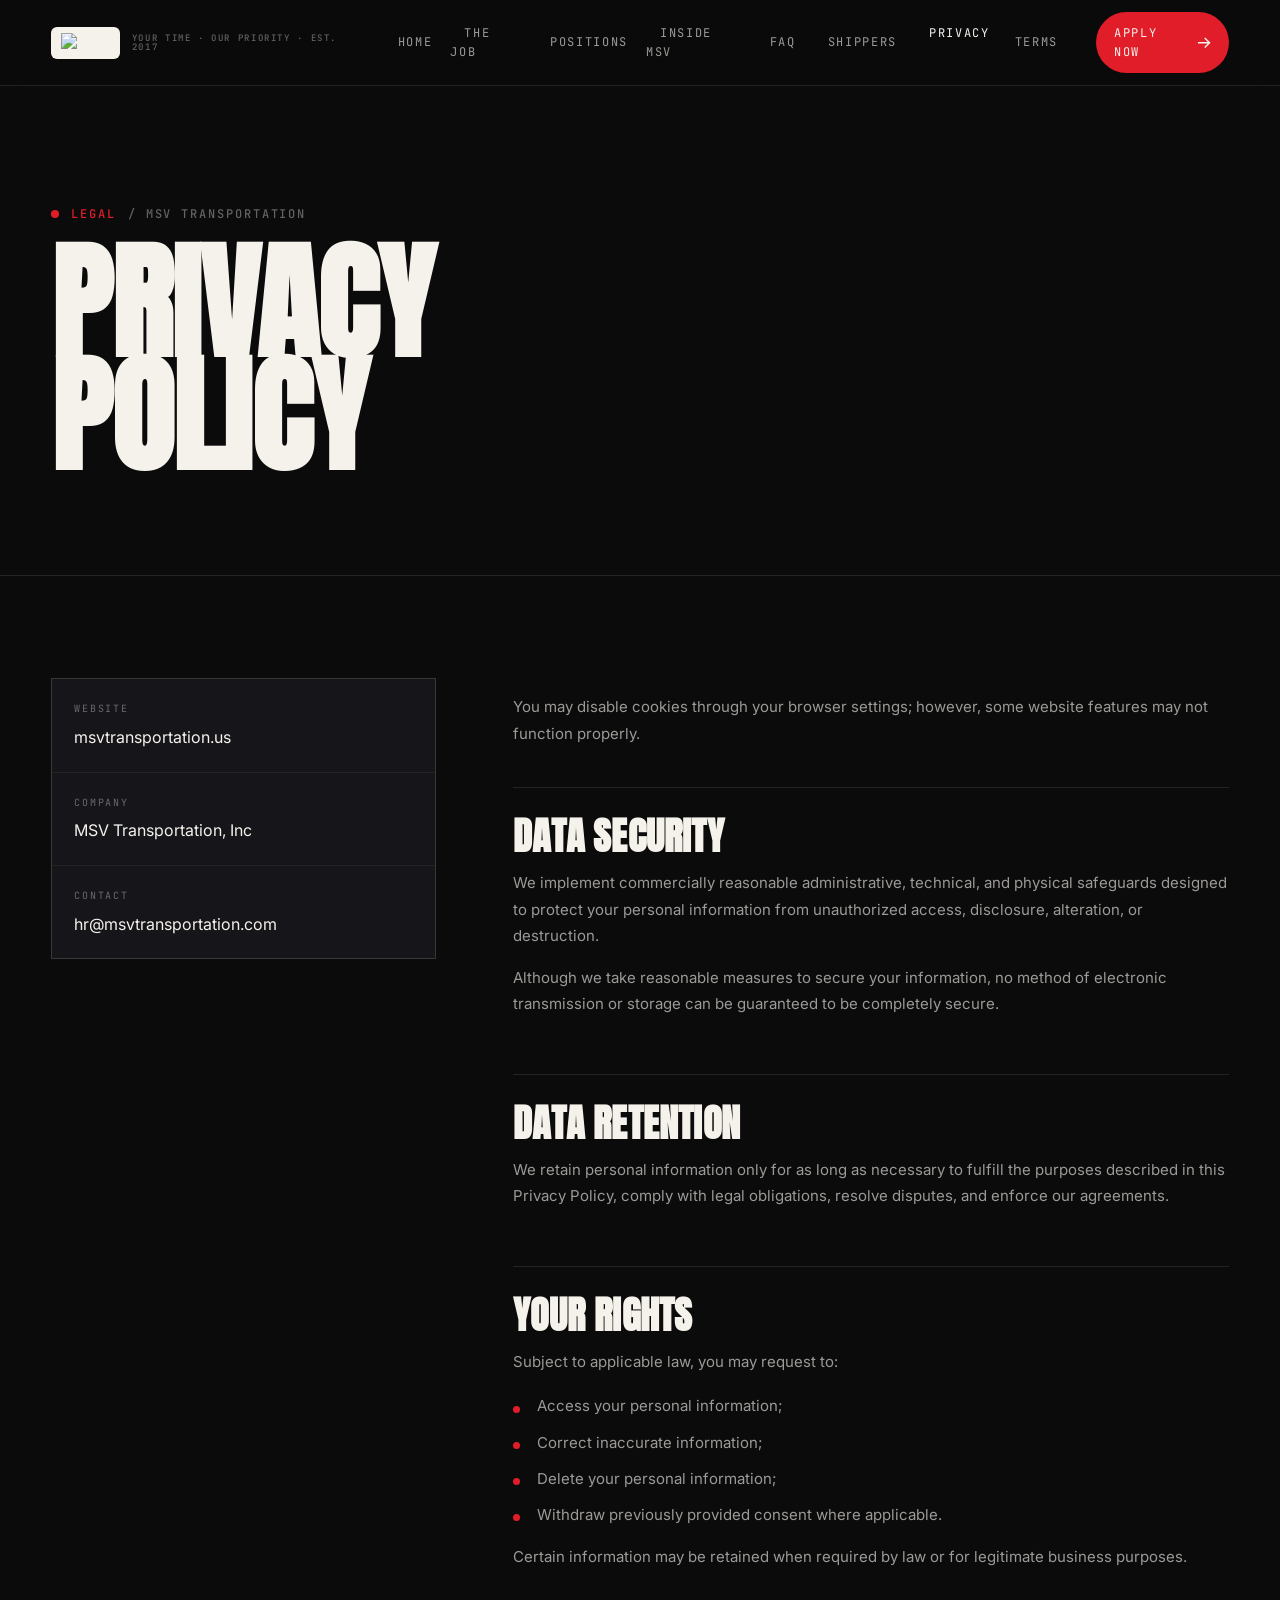
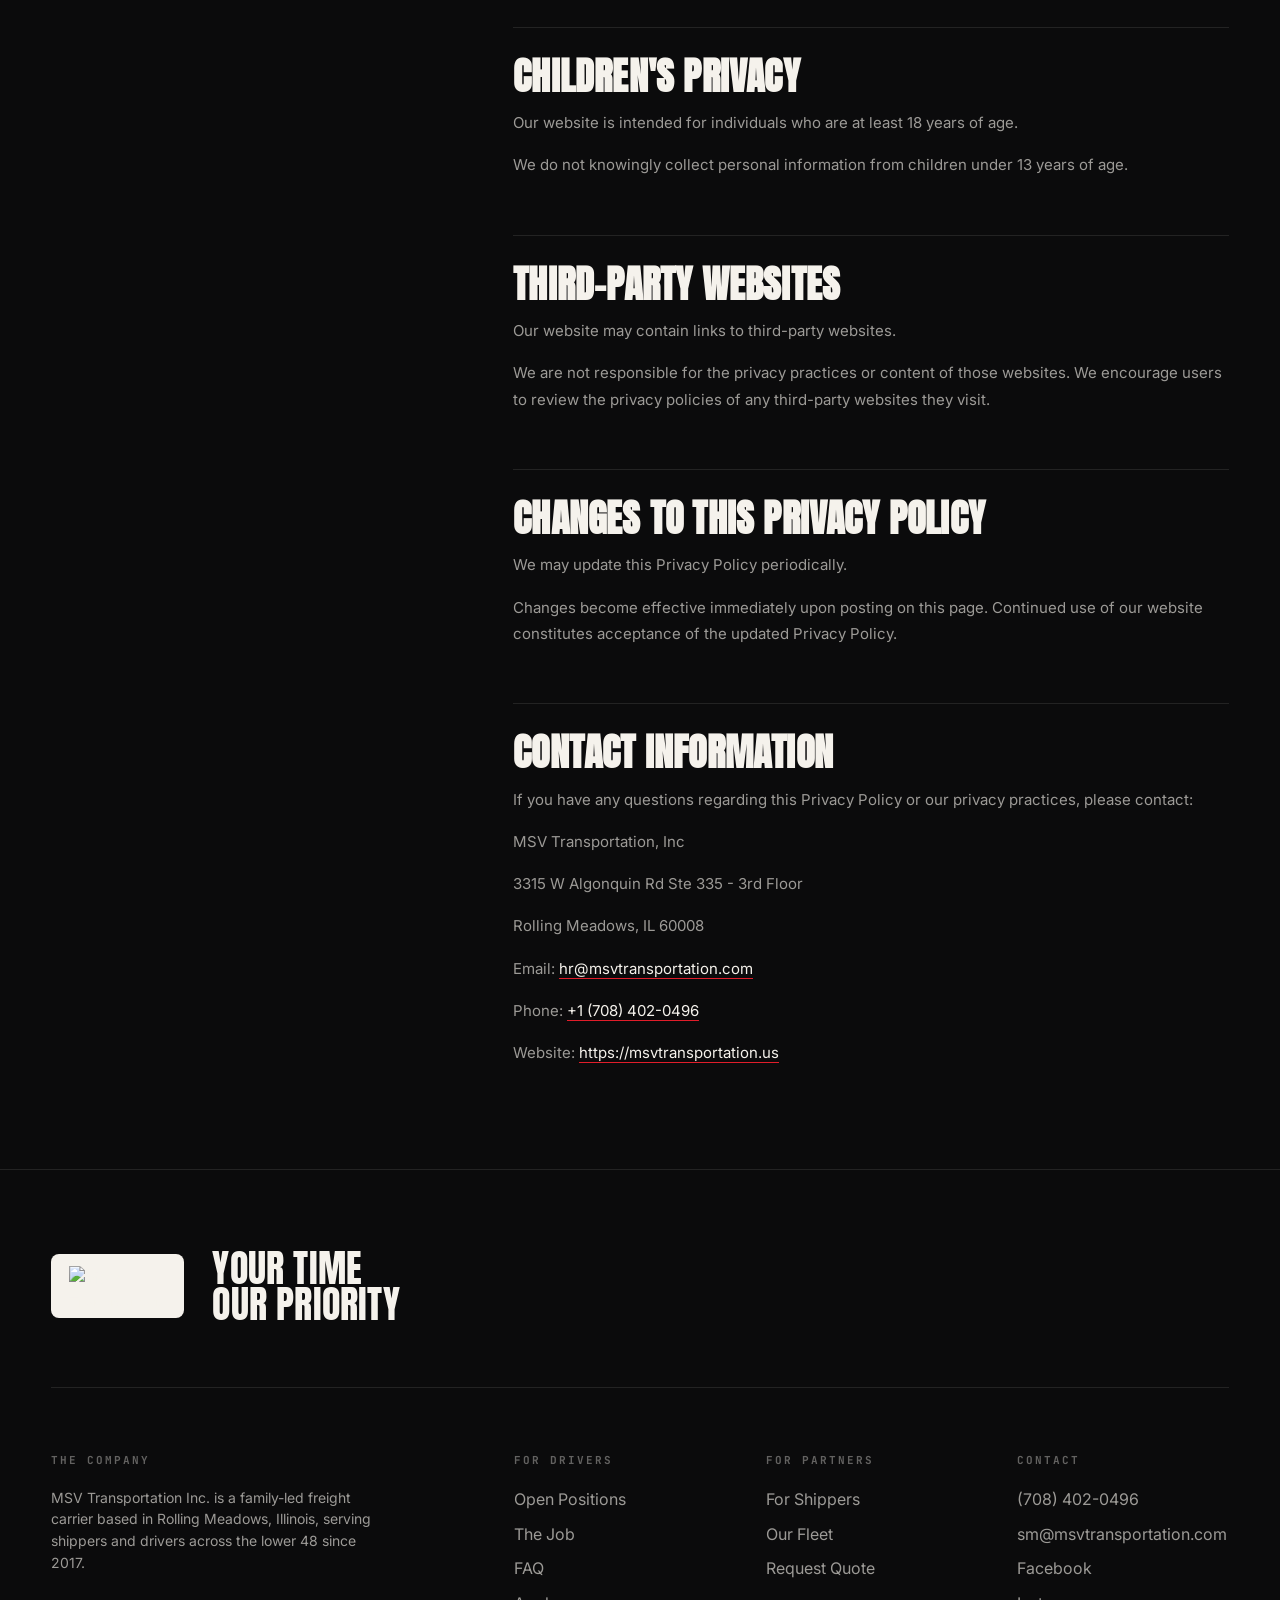
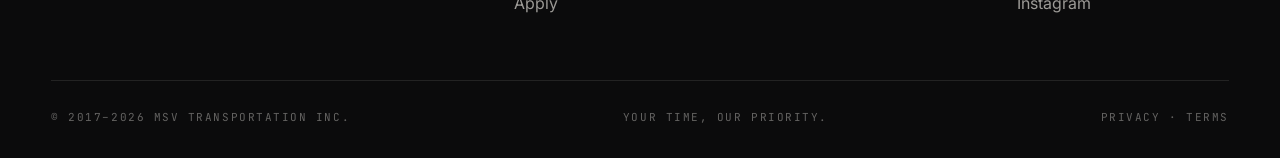
==== privacy.html @ af7e89c5 "Add legal policy pages" ====
<!doctype html>
<html lang="en">
<head>
  <meta charset="UTF-8" />
  <meta name="viewport" content="width=device-width, initial-scale=1.0" />
  <title>Privacy Policy | MSV Transportation</title>
  <meta name="description" content="Privacy Policy for the MSV Transportation website, data security, data retention, user rights, third-party websites, and contact information." />

  <link rel="preconnect" href="https://fonts.googleapis.com" />
  <link rel="preconnect" href="https://fonts.gstatic.com" crossorigin />
  <link href="https://fonts.googleapis.com/css2?family=Anton&family=Inter:wght@300;400;500;600;700&family=JetBrains+Mono:wght@400;500&display=swap" rel="stylesheet" />

  <link rel="icon" type="image/svg+xml" href="favicon/favicon.svg" />
  <link rel="stylesheet" href="styles.css" />
</head>
<body class="legal-page">
  <header class="nav scrolled" id="nav">
    <div class="shell nav-inner">
      <a href="index.html#home" class="brand" aria-label="MSV Transportation home">
        <img src="media/Logo_Heder.png" alt="MSV Transportation Inc." class="brand-logo" width="107" height="44" decoding="async" />
        <span class="brand-text">
          <small>Your Time · Our Priority · Est. 2017</small>
        </span>
      </a>

      <nav>
        <ul class="nav-menu">
          <li><a href="index.html#home">Home</a></li>
          <li><a href="index.html#why">The Job</a></li>
          <li><a href="index.html#positions">Positions</a></li>
          <li><a href="index.html#inside">Inside MSV</a></li>
          <li><a href="index.html#faq">FAQ</a></li>
          <li><a href="index.html#shippers">Shippers</a></li>
          <li><a href="privacy.html" class="active">Privacy</a></li>
          <li><a href="terms.html">Terms</a></li>
        </ul>
      </nav>

      <a href="index.html#apply" class="nav-cta">
        Apply Now
        <svg class="arrow" width="14" height="14" viewBox="0 0 14 14" fill="none"><path d="M1 7h12M8 2l5 5-5 5" stroke="currentColor" stroke-width="1.5"/></svg>
      </a>

      <button class="nav-toggle" aria-label="Menu">
        <span></span><span></span><span></span>
      </button>
    </div>
  </header>

  <main>
    <section class="legal-hero" data-observe>
      <div class="shell legal-hero-inner">
        <span class="eyebrow fade-up"><span class="num">Legal</span> / MSV Transportation</span>
        <h1 class="legal-title fade-up">Privacy Policy</h1>
      </div>
    </section>

    <section class="legal-section" data-observe>
      <div class="shell legal-layout">
        <aside class="legal-aside fade-up" aria-label="Privacy page summary">
          <div class="legal-aside-card">
            <div class="label">Website</div>
            <div class="value">msvtransportation.us</div>
          </div>
          <div class="legal-aside-card">
            <div class="label">Company</div>
            <div class="value">MSV Transportation, Inc</div>
          </div>
          <div class="legal-aside-card">
            <div class="label">Contact</div>
            <div class="value"><a href="mailto:hr@msvtransportation.com">hr@msvtransportation.com</a></div>
          </div>
        </aside>

        <article class="legal-content fade-up">
          <p>You may disable cookies through your browser settings; however, some website features may not function properly.</p>

          <h2>Data Security</h2>
          <p>We implement commercially reasonable administrative, technical, and physical safeguards designed to protect your personal information from unauthorized access, disclosure, alteration, or destruction.</p>
          <p>Although we take reasonable measures to secure your information, no method of electronic transmission or storage can be guaranteed to be completely secure.</p>

          <h2>Data Retention</h2>
          <p>We retain personal information only for as long as necessary to fulfill the purposes described in this Privacy Policy, comply with legal obligations, resolve disputes, and enforce our agreements.</p>

          <h2>Your Rights</h2>
          <p>Subject to applicable law, you may request to:</p>
          <ul>
            <li>Access your personal information;</li>
            <li>Correct inaccurate information;</li>
            <li>Delete your personal information;</li>
            <li>Withdraw previously provided consent where applicable.</li>
          </ul>
          <p>Certain information may be retained when required by law or for legitimate business purposes.</p>

          <h2>Children's Privacy</h2>
          <p>Our website is intended for individuals who are at least 18 years of age.</p>
          <p>We do not knowingly collect personal information from children under 13 years of age.</p>

          <h2>Third-Party Websites</h2>
          <p>Our website may contain links to third-party websites.</p>
          <p>We are not responsible for the privacy practices or content of those websites. We encourage users to review the privacy policies of any third-party websites they visit.</p>

          <h2>Changes to This Privacy Policy</h2>
          <p>We may update this Privacy Policy periodically.</p>
          <p>Changes become effective immediately upon posting on this page. Continued use of our website constitutes acceptance of the updated Privacy Policy.</p>

          <h2>Contact Information</h2>
          <p>If you have any questions regarding this Privacy Policy or our privacy practices, please contact:</p>
          <p>MSV Transportation, Inc</p>
          <p>3315 W Algonquin Rd Ste 335 - 3rd Floor</p>
          <p>Rolling Meadows, IL 60008</p>
          <p>Email: <a href="mailto:hr@msvtransportation.com">hr@msvtransportation.com</a></p>
          <p>Phone: <a href="tel:+17084020496">+1 (708) 402-0496</a></p>
          <p>Website: <a href="https://msvtransportation.us">https://msvtransportation.us</a></p>
        </article>
      </div>
    </section>
  </main>

  <footer class="footer" data-observe>
    <div class="shell">
      <div class="footer-logo-row fade-up">
        <img src="media/Logo_Heder.png" alt="MSV Transportation Inc." class="footer-logo" width="107" height="44" loading="lazy" decoding="async" />
        <div class="footer-tag">Your Time<br>Our Priority</div>
      </div>

      <div class="footer-grid">
        <div class="footer-col">
          <h5>The Company</h5>
          <p>MSV Transportation Inc. is a family-led freight carrier based in Rolling Meadows, Illinois, serving shippers and drivers across the lower 48 since 2017.</p>
        </div>
        <div class="footer-col">
          <h5>For Drivers</h5>
          <ul>
            <li><a href="index.html#positions">Open Positions</a></li>
            <li><a href="index.html#why">The Job</a></li>
            <li><a href="index.html#faq">FAQ</a></li>
            <li><a href="index.html#apply">Apply</a></li>
          </ul>
        </div>
        <div class="footer-col">
          <h5>For Partners</h5>
          <ul>
            <li><a href="index.html#shippers">For Shippers</a></li>
            <li><a href="index.html#inside">Our Fleet</a></li>
            <li><a href="index.html#apply">Request Quote</a></li>
          </ul>
        </div>
        <div class="footer-col">
          <h5>Contact</h5>
          <ul>
            <li><a href="tel:+17084020496">(708) 402-0496</a></li>
            <li><a href="mailto:sm@msvtransportation.com">sm@msvtransportation.com</a></li>
            <li><a href="https://www.facebook.com/msvtransportation.inc/" target="_blank" rel="noopener">Facebook</a></li>
            <li><a href="https://www.instagram.com/msv_transportation_inc/" target="_blank" rel="noopener">Instagram</a></li>
          </ul>
        </div>
      </div>

      <div class="footer-bottom">
        <div>© 2017–<span id="year">2026</span> MSV Transportation Inc.</div>
        <div>Your Time, Our Priority.</div>
        <div>
          <a href="privacy.html">Privacy</a> · <a href="terms.html">Terms</a>
        </div>
      </div>
    </div>
  </footer>

  <script>document.getElementById("year").textContent = new Date().getFullYear();</script>
  <script src="script.js"></script>
</body>
</html>
---- styles.css ----
/* ============================================================
   MSV Transportation — 2026 refresh
   ============================================================ */

*, *::before, *::after { box-sizing: border-box; margin: 0; padding: 0; }

:root {
  /* Color */
  --bg: #0B0B0C;
  --bg-2: #16151A;
  --bg-3: #201E24;
  --fg: #F5F2EC;
  --fg-dim: rgba(245, 242, 236, 0.62);
  --fg-mute: rgba(245, 242, 236, 0.38);
  --hair: rgba(245, 242, 236, 0.10);
  --hair-strong: rgba(245, 242, 236, 0.22);
  --red: #E11D2A;
  --red-deep: #B0121E;
  --red-glow: rgba(225, 29, 42, 0.35);

  /* Type */
  --f-display: "Anton", "Impact", "Arial Narrow", sans-serif;
  --f-sans: "Inter", -apple-system, BlinkMacSystemFont, system-ui, sans-serif;
  --f-mono: "JetBrains Mono", ui-monospace, "SF Mono", monospace;

  /* Sizing */
  --container: 1440px;
  --gutter: clamp(20px, 4vw, 56px);
  --section-y: clamp(80px, 10vw, 160px);

  /* Motion */
  --ease-out: cubic-bezier(0.22, 1, 0.36, 1);
  --ease-in-out: cubic-bezier(0.65, 0, 0.35, 1);
}

html { scroll-behavior: smooth; -webkit-text-size-adjust: 100%; }

body {
  font-family: var(--f-sans);
  font-size: 16px;
  line-height: 1.55;
  font-weight: 400;
  color: var(--fg);
  background: var(--bg);
  overflow-x: hidden;
  -webkit-font-smoothing: antialiased;
  text-rendering: optimizeLegibility;
}

img, video, svg { display: block; max-width: 100%; height: auto; }
a { color: inherit; text-decoration: none; }
button { background: none; border: 0; cursor: pointer; color: inherit; font: inherit; }
ul { list-style: none; }
::selection { background: var(--red); color: var(--fg); }

/* ============================================================
   Layout primitives
   ============================================================ */
.shell {
  width: 100%;
  max-width: var(--container);
  margin: 0 auto;
  padding-left: var(--gutter);
  padding-right: var(--gutter);
}

.section { padding-top: var(--section-y); padding-bottom: var(--section-y); position: relative; }
.section-tight { padding-top: clamp(50px, 7vw, 100px); padding-bottom: clamp(50px, 7vw, 100px); }

/* Eyebrow / section label */
.eyebrow {
  font-family: var(--f-mono);
  font-size: 12px;
  font-weight: 500;
  letter-spacing: 0.16em;
  text-transform: uppercase;
  color: var(--fg-mute);
  display: inline-flex;
  align-items: center;
  gap: 12px;
}
.eyebrow .num { color: var(--red); }
.eyebrow::before {
  content: "";
  width: 8px; height: 8px;
  background: var(--red);
  border-radius: 999px;
  display: inline-block;
}

/* Display headings */
.display {
  font-family: var(--f-display);
  font-weight: 400;
  text-transform: uppercase;
  letter-spacing: -0.005em;
  line-height: 0.88;
  font-size: clamp(48px, 9vw, 168px);
}
.display-md {
  font-family: var(--f-display);
  font-weight: 400;
  text-transform: uppercase;
  line-height: 0.9;
  font-size: clamp(40px, 6vw, 96px);
  letter-spacing: -0.005em;
}
.display-sm {
  font-family: var(--f-display);
  font-weight: 400;
  text-transform: uppercase;
  line-height: 0.95;
  font-size: clamp(28px, 3.2vw, 48px);
  letter-spacing: 0.005em;
}

.lede {
  font-size: clamp(17px, 1.4vw, 22px);
  line-height: 1.5;
  color: var(--fg-dim);
  max-width: 56ch;
}

/* Words for reveal */
.reveal-word {
  display: inline-block;
  overflow: hidden;
  vertical-align: top;
}
.reveal-word > span {
  display: inline-block;
  transform: translateY(110%);
  transition: transform 0.9s var(--ease-out);
}
.in-view .reveal-word > span,
.reveal-now .reveal-word > span { transform: translateY(0); }

/* Fade-up */
.fade-up { opacity: 0; transform: translateY(28px); transition: opacity 0.9s var(--ease-out), transform 0.9s var(--ease-out); }
.in-view.fade-up,
.in-view .fade-up { opacity: 1; transform: translateY(0); }

/* Stagger children */
.in-view .stagger > * { animation: stagger-up 0.9s var(--ease-out) forwards; opacity: 0; }
.stagger > * { opacity: 0; }
.stagger > *:nth-child(1) { animation-delay: 0.05s; }
.stagger > *:nth-child(2) { animation-delay: 0.12s; }
.stagger > *:nth-child(3) { animation-delay: 0.19s; }
.stagger > *:nth-child(4) { animation-delay: 0.26s; }
.stagger > *:nth-child(5) { animation-delay: 0.33s; }
.stagger > *:nth-child(6) { animation-delay: 0.40s; }
.stagger > *:nth-child(7) { animation-delay: 0.47s; }
.stagger > *:nth-child(8) { animation-delay: 0.54s; }

@keyframes stagger-up {
  from { opacity: 0; transform: translateY(24px); }
  to { opacity: 1; transform: translateY(0); }
}

/* Image clip-reveal */
.img-clip { overflow: hidden; position: relative; }
.img-clip > img,
.img-clip > video {
  clip-path: inset(0 100% 0 0);
  transition: clip-path 1.4s var(--ease-out), transform 1.4s var(--ease-out);
  width: 100%;
  height: 100%;
  object-fit: cover;
  transform: scale(1.05);
}
.in-view .img-clip > img,
.in-view .img-clip > video,
.in-view.img-clip > img,
.in-view.img-clip > video {
  clip-path: inset(0 0 0 0);
  transform: scale(1);
}

/* ============================================================
   Nav
   ============================================================ */
.nav {
  position: fixed;
  inset: 0 0 auto 0;
  z-index: 90;
  padding: 18px 0;
  transition: padding 0.3s var(--ease-out), background 0.3s var(--ease-out), border-color 0.3s var(--ease-out);
  border-bottom: 1px solid transparent;
}
.nav.scrolled {
  padding: 12px 0;
  background: rgba(11, 11, 12, 0.78);
  backdrop-filter: blur(14px) saturate(140%);
  -webkit-backdrop-filter: blur(14px) saturate(140%);
  border-bottom-color: var(--hair);
}
.nav-inner {
  display: flex;
  align-items: center;
  justify-content: space-between;
  gap: 24px;
}
.brand {
  display: flex;
  align-items: center;
  gap: 12px;
  font-family: var(--f-display);
  font-size: 22px;
  letter-spacing: 0.02em;
}
.brand-logo {
  height: 32px;
  width: auto;
  display: block;
  background: var(--fg);
  padding: 6px 10px;
  border-radius: 6px;
}
.brand-text { line-height: 1; }
.brand-text small {
  display: block;
  font-family: var(--f-mono);
  font-size: 9px;
  font-weight: 500;
  letter-spacing: 0.18em;
  color: var(--fg-mute);
  text-transform: uppercase;
}

.nav-menu {
  display: flex;
  align-items: center;
  gap: 4px;
  font-family: var(--f-mono);
  font-size: 12px;
  letter-spacing: 0.14em;
  text-transform: uppercase;
}
.nav-menu a {
  padding: 10px 14px;
  color: var(--fg-dim);
  transition: color 0.2s var(--ease-out);
  position: relative;
}
.nav-menu a:hover, .nav-menu a.active { color: var(--fg); }
.nav-menu a.active::after {
  content: "";
  position: absolute;
  left: 14px; right: 14px;
  bottom: 6px;
  height: 1px;
  background: var(--red);
}

.nav-cta {
  display: inline-flex;
  align-items: center;
  gap: 8px;
  padding: 12px 18px;
  background: var(--red);
  color: var(--fg);
  font-family: var(--f-mono);
  font-size: 12px;
  letter-spacing: 0.14em;
  text-transform: uppercase;
  border-radius: 999px;
  transition: background 0.2s var(--ease-out), transform 0.2s var(--ease-out);
}
.nav-cta:hover { background: var(--red-deep); transform: translateY(-1px); }
.nav-cta .arrow { transition: transform 0.25s var(--ease-out); }
.nav-cta:hover .arrow { transform: translateX(4px); }

.nav-toggle {
  display: none;
  width: 44px; height: 44px;
  position: relative;
  border: 1px solid var(--hair-strong);
  border-radius: 8px;
}
.nav-toggle span {
  position: absolute;
  left: 12px;
  width: 20px; height: 1.5px;
  background: var(--fg);
  transition: transform 0.3s var(--ease-out), opacity 0.2s var(--ease-out);
}
.nav-toggle span:nth-child(1) { top: 16px; }
.nav-toggle span:nth-child(2) { top: 21px; }
.nav-toggle span:nth-child(3) { top: 26px; }
.nav-toggle.open span:nth-child(1) { top: 21px; transform: rotate(45deg); }
.nav-toggle.open span:nth-child(2) { opacity: 0; }
.nav-toggle.open span:nth-child(3) { top: 21px; transform: rotate(-45deg); }

/* ============================================================
   Hero
   ============================================================ */
.hero {
  position: relative;
  min-height: 100vh;
  padding-top: 110px;
  padding-bottom: 60px;
  display: flex;
  flex-direction: column;
  overflow: hidden;
}
.hero-grid {
  flex: 1;
  display: grid;
  grid-template-columns: 1.2fr 1fr;
  gap: clamp(24px, 4vw, 64px);
  align-items: end;
  padding-top: clamp(40px, 6vw, 90px);
}
.hero-copy { position: relative; z-index: 2; }
.hero-headline {
  font-family: var(--f-display);
  font-size: clamp(56px, 11vw, 200px);
  line-height: 0.85;
  letter-spacing: -0.01em;
  text-transform: uppercase;
}
.hero-headline .red { color: var(--red); }
.hero-headline em {
  font-style: normal;
  font-family: var(--f-sans);
  font-weight: 300;
  font-size: 0.36em;
  letter-spacing: 0.18em;
  display: block;
  color: var(--fg-mute);
  text-transform: uppercase;
  margin-top: 18px;
  line-height: 1;
}

.hero-meta {
  display: flex;
  align-items: center;
  gap: 16px;
  font-family: var(--f-mono);
  font-size: 11px;
  letter-spacing: 0.18em;
  text-transform: uppercase;
  color: var(--fg-mute);
  margin-bottom: 32px;
}
.hero-meta .dot { width: 6px; height: 6px; border-radius: 999px; background: var(--red); animation: pulse 1.8s infinite; }
@keyframes pulse {
  0%, 100% { opacity: 1; transform: scale(1); }
  50% { opacity: 0.4; transform: scale(0.7); }
}

.hero-actions {
  display: flex;
  gap: 14px;
  margin-top: 40px;
  flex-wrap: wrap;
}

.btn {
  display: inline-flex;
  align-items: center;
  gap: 10px;
  padding: 18px 28px;
  font-family: var(--f-mono);
  font-size: 12px;
  letter-spacing: 0.16em;
  text-transform: uppercase;
  border-radius: 999px;
  transition: transform 0.2s var(--ease-out), background 0.2s var(--ease-out), color 0.2s var(--ease-out), border-color 0.2s var(--ease-out);
  border: 1px solid transparent;
  white-space: nowrap;
}
.btn .arrow { transition: transform 0.25s var(--ease-out); }
.btn:hover .arrow { transform: translateX(4px); }

.btn-primary { background: var(--red); color: var(--fg); }
.btn-primary:hover { background: var(--red-deep); transform: translateY(-2px); }

.btn-ghost {
  background: transparent;
  color: var(--fg);
  border-color: var(--hair-strong);
}
.btn-ghost:hover { border-color: var(--fg); background: rgba(245,242,236,0.04); }

.btn-link {
  display: inline-flex;
  align-items: center;
  gap: 10px;
  font-family: var(--f-mono);
  font-size: 12px;
  letter-spacing: 0.16em;
  text-transform: uppercase;
  color: var(--fg);
  padding: 8px 0;
  border-bottom: 1px solid var(--red);
  transition: color 0.2s var(--ease-out);
}
.btn-link:hover { color: var(--red); }

/* Hero image stack */
.hero-visual {
  position: relative;
  aspect-ratio: 4 / 5;
  height: clamp(360px, 56vh, 660px);
  align-self: end;
}
.hero-visual .img-clip {
  position: absolute;
  inset: 0;
  border-radius: 4px;
  background: var(--bg-2);
}
.hero-visual .img-clip img { transform: scale(1.1); transition: transform 14s linear; }
.hero-visual.in-view .img-clip img { transform: scale(1); animation: heroDrift 14s linear infinite alternate; }
@keyframes heroDrift {
  from { transform: scale(1.05) translate(-1.5%, -1%); }
  to { transform: scale(1.12) translate(1.5%, 1%); }
}

.hero-badge {
  position: absolute;
  top: 24px;
  right: 24px;
  background: var(--bg);
  border: 1px solid var(--hair-strong);
  padding: 14px 18px;
  border-radius: 999px;
  font-family: var(--f-mono);
  font-size: 11px;
  letter-spacing: 0.16em;
  text-transform: uppercase;
  display: inline-flex;
  align-items: center;
  gap: 10px;
  z-index: 4;
}
.hero-badge .dot { width: 8px; height: 8px; border-radius: 999px; background: #2EC56F; box-shadow: 0 0 0 4px rgba(46,197,111,0.16); }

.hero-tagcard {
  position: absolute;
  left: -18px;
  bottom: -28px;
  background: var(--red);
  color: var(--fg);
  padding: 20px 24px;
  border-radius: 8px;
  z-index: 4;
  font-family: var(--f-display);
  font-size: clamp(28px, 3vw, 44px);
  line-height: 1;
  letter-spacing: 0.005em;
  text-transform: uppercase;
  max-width: 280px;
  box-shadow: 0 20px 60px -20px var(--red-glow);
}
.hero-tagcard small {
  display: block;
  font-family: var(--f-mono);
  font-size: 11px;
  font-weight: 400;
  letter-spacing: 0.16em;
  margin-bottom: 10px;
  opacity: 0.8;
  text-transform: uppercase;
}

.hero-scroll {
  position: absolute;
  left: var(--gutter);
  bottom: 28px;
  font-family: var(--f-mono);
  font-size: 11px;
  letter-spacing: 0.18em;
  text-transform: uppercase;
  color: var(--fg-mute);
  display: flex;
  align-items: center;
  gap: 12px;
  z-index: 3;
}
.hero-scroll::after {
  content: "";
  width: 30px;
  height: 1px;
  background: var(--fg-mute);
  position: relative;
  overflow: hidden;
}
.hero-scroll-line {
  width: 30px;
  height: 1px;
  background: var(--hair-strong);
  overflow: hidden;
  position: relative;
}
.hero-scroll-line::after {
  content: "";
  position: absolute;
  inset: 0;
  background: var(--fg);
  transform: translateX(-100%);
  animation: scrollLine 2.4s var(--ease-in-out) infinite;
}
@keyframes scrollLine {
  0% { transform: translateX(-100%); }
  50% { transform: translateX(0); }
  100% { transform: translateX(100%); }
}

/* ============================================================
   Marquee / Ticker
   ============================================================ */
.marquee {
  background: var(--red);
  color: var(--fg);
  border-top: 1px solid rgba(0,0,0,0.18);
  border-bottom: 1px solid rgba(0,0,0,0.18);
  overflow: hidden;
  position: relative;
}
.marquee-track {
  display: flex;
  width: max-content;
  animation: marquee 38s linear infinite;
}
.marquee:hover .marquee-track { animation-play-state: paused; }
.marquee-item {
  display: inline-flex;
  align-items: center;
  gap: 24px;
  padding: 22px 32px;
  font-family: var(--f-display);
  font-size: clamp(32px, 4vw, 56px);
  text-transform: uppercase;
  letter-spacing: 0.005em;
  white-space: nowrap;
}
.marquee-item::after {
  content: "";
  width: 14px; height: 14px;
  background: var(--fg);
  border-radius: 999px;
  flex-shrink: 0;
}
@keyframes marquee {
  from { transform: translateX(0); }
  to { transform: translateX(-50%); }
}

/* ============================================================
   Stats counter strip
   ============================================================ */
.stats-strip {
  display: grid;
  grid-template-columns: repeat(4, 1fr);
  border-top: 1px solid var(--hair);
  border-bottom: 1px solid var(--hair);
}
.stat {
  padding: 48px clamp(20px, 3vw, 40px);
  border-right: 1px solid var(--hair);
  position: relative;
  overflow: hidden;
}
.stat:last-child { border-right: none; }
.stat-num {
  font-family: var(--f-display);
  font-size: clamp(48px, 6vw, 88px);
  line-height: 0.9;
  letter-spacing: -0.005em;
  color: var(--fg);
}
.stat-num .unit { color: var(--red); }
.stat-label {
  font-family: var(--f-mono);
  font-size: 11px;
  letter-spacing: 0.16em;
  text-transform: uppercase;
  color: var(--fg-mute);
  margin-top: 14px;
  max-width: 22ch;
}

/* ============================================================
   Section header pattern
   ============================================================ */
.sec-head {
  display: grid;
  grid-template-columns: 1fr 1fr;
  gap: clamp(24px, 4vw, 64px);
  margin-bottom: clamp(48px, 6vw, 96px);
  align-items: end;
}
.sec-head .left { display: flex; flex-direction: column; gap: 20px; }
.sec-head .title { max-width: 14ch; }
.sec-head .right p { color: var(--fg-dim); font-size: clamp(15px, 1.1vw, 17px); max-width: 48ch; }

/* ============================================================
   Reasons / The Job cards
   ============================================================ */
.reasons {
  display: grid;
  grid-template-columns: repeat(12, 1fr);
  gap: 1px;
  background: var(--hair);
  border: 1px solid var(--hair);
}
.reason {
  background: var(--bg);
  padding: 36px 32px 32px;
  grid-column: span 4;
  display: flex;
  flex-direction: column;
  min-height: 280px;
  position: relative;
  transition: background 0.3s var(--ease-out);
}
.reason:hover { background: var(--bg-2); }
.reason .idx {
  font-family: var(--f-mono);
  font-size: 11px;
  color: var(--red);
  letter-spacing: 0.16em;
}
.reason .title {
  font-family: var(--f-display);
  font-size: clamp(28px, 2.6vw, 40px);
  line-height: 0.95;
  letter-spacing: 0.005em;
  text-transform: uppercase;
  margin-top: 28px;
}
.reason .desc {
  color: var(--fg-dim);
  font-size: 15px;
  line-height: 1.55;
  margin-top: 16px;
  margin-bottom: 28px;
}
.reason .icon {
  margin-top: auto;
  width: 44px;
  height: 44px;
  border: 1px solid var(--hair-strong);
  border-radius: 999px;
  display: grid;
  place-items: center;
  color: var(--fg-dim);
  transition: border-color 0.3s, color 0.3s, transform 0.3s;
}
.reason:hover .icon { border-color: var(--red); color: var(--red); transform: rotate(45deg); }

/* ============================================================
   Positions
   ============================================================ */
.positions {
  display: grid;
  grid-template-columns: 1fr 1fr;
  gap: 24px;
}
.position-card {
  background: var(--bg-2);
  border: 1px solid var(--hair);
  padding: 40px;
  border-radius: 6px;
  display: flex;
  flex-direction: column;
  position: relative;
  overflow: hidden;
  transition: border-color 0.3s var(--ease-out), transform 0.3s var(--ease-out);
}
.position-card::before {
  content: "";
  position: absolute;
  inset: auto 0 0 0;
  height: 2px;
  background: var(--red);
  transform: scaleX(0);
  transform-origin: left;
  transition: transform 0.5s var(--ease-out);
}
.position-card:hover { border-color: var(--hair-strong); transform: translateY(-4px); }
.position-card:hover::before { transform: scaleX(1); }

.position-card .role-tag {
  display: inline-flex;
  align-items: center;
  gap: 8px;
  font-family: var(--f-mono);
  font-size: 11px;
  letter-spacing: 0.16em;
  text-transform: uppercase;
  color: var(--red);
  padding: 6px 12px;
  border: 1px solid currentColor;
  border-radius: 999px;
  align-self: flex-start;
}
.position-card h3 {
  font-family: var(--f-display);
  font-size: clamp(36px, 4vw, 60px);
  line-height: 0.95;
  letter-spacing: 0.005em;
  text-transform: uppercase;
  margin-top: 22px;
}
.position-card .role-meta {
  display: grid;
  grid-template-columns: repeat(2, 1fr);
  gap: 24px 32px;
  margin-top: 36px;
  margin-bottom: 36px;
  padding-top: 28px;
  border-top: 1px solid var(--hair);
}
.role-meta .label {
  font-family: var(--f-mono);
  font-size: 10px;
  letter-spacing: 0.18em;
  text-transform: uppercase;
  color: var(--fg-mute);
}
.role-meta .value {
  font-family: var(--f-display);
  font-size: clamp(20px, 1.6vw, 26px);
  margin-top: 6px;
  letter-spacing: 0.005em;
}
.role-meta .value small {
  display: block;
  font-family: var(--f-sans);
  font-size: 13px;
  font-weight: 400;
  color: var(--fg-dim);
  margin-top: 4px;
  text-transform: none;
  letter-spacing: 0;
}
.position-card .apply-row {
  display: flex;
  align-items: center;
  justify-content: space-between;
  margin-top: auto;
  gap: 16px;
  flex-wrap: wrap;
}

/* Benefits checklist */
.benefits {
  display: grid;
  grid-template-columns: repeat(3, 1fr);
  gap: 1px;
  background: var(--hair);
  border: 1px solid var(--hair);
  margin-top: clamp(48px, 5vw, 72px);
}
.benefit {
  background: var(--bg);
  padding: 28px 24px;
  display: flex;
  align-items: flex-start;
  gap: 16px;
  font-size: 14px;
  color: var(--fg-dim);
  transition: background 0.3s var(--ease-out);
}
.benefit:hover { background: var(--bg-2); color: var(--fg); }
.benefit svg { flex-shrink: 0; margin-top: 2px; color: var(--red); }
.benefit strong { color: var(--fg); display: block; font-weight: 600; font-size: 14px; letter-spacing: 0.01em; }
.benefit em { display: block; font-style: normal; color: var(--fg-mute); font-size: 12px; margin-top: 4px; }

/* ============================================================
   Inside MSV — fleet & about split
   ============================================================ */
.split {
  display: grid;
  grid-template-columns: 1fr 1fr;
  gap: clamp(32px, 5vw, 80px);
  align-items: center;
}
.split-img {
  position: relative;
  aspect-ratio: 4 / 5;
  background: var(--bg-2);
}
.split-img.img-clip { border-radius: 4px; }

.split-img .floating-stat {
  position: absolute;
  bottom: 24px;
  left: 24px;
  background: var(--bg);
  border: 1px solid var(--hair-strong);
  padding: 20px 24px;
  border-radius: 6px;
  max-width: 240px;
}
.split-img .floating-stat .n {
  font-family: var(--f-display);
  font-size: clamp(32px, 3vw, 48px);
  line-height: 1;
  color: var(--fg);
}
.split-img .floating-stat .l {
  font-family: var(--f-mono);
  font-size: 10px;
  letter-spacing: 0.16em;
  text-transform: uppercase;
  color: var(--fg-mute);
  margin-top: 8px;
}

.split-body h2 { margin-bottom: 24px; }
.split-body p { color: var(--fg-dim); font-size: clamp(15px, 1.1vw, 17px); margin-bottom: 18px; max-width: 52ch; }
.split-body .small-spec {
  display: grid;
  grid-template-columns: repeat(2, 1fr);
  gap: 20px 32px;
  margin-top: 36px;
  padding-top: 32px;
  border-top: 1px solid var(--hair);
}
.small-spec .l {
  font-family: var(--f-mono);
  font-size: 10px;
  letter-spacing: 0.16em;
  text-transform: uppercase;
  color: var(--fg-mute);
}
.small-spec .v {
  font-family: var(--f-display);
  font-size: clamp(22px, 1.8vw, 30px);
  margin-top: 6px;
  letter-spacing: 0.005em;
}

/* ============================================================
   Reviews
   ============================================================ */
.reviews {
  display: grid;
  grid-template-columns: repeat(3, 1fr);
  gap: 24px;
}
.review {
  background: var(--bg-2);
  border: 1px solid var(--hair);
  padding: 32px;
  border-radius: 6px;
  display: flex;
  flex-direction: column;
  position: relative;
}
.review::before {
  content: "“";
  position: absolute;
  top: 8px; right: 22px;
  font-family: var(--f-display);
  font-size: 96px;
  color: var(--red);
  line-height: 0.8;
  opacity: 0.4;
}
.review .stars { color: var(--red); letter-spacing: 4px; margin-bottom: 18px; }
.review .text { font-size: 16px; line-height: 1.55; color: var(--fg); margin-bottom: 24px; }
.review .who {
  margin-top: auto;
  display: flex;
  align-items: center;
  gap: 12px;
  padding-top: 20px;
  border-top: 1px solid var(--hair);
}
.review .avatar {
  width: 40px; height: 40px;
  border-radius: 999px;
  background: var(--red);
  display: grid; place-items: center;
  font-family: var(--f-display);
  font-size: 16px;
  color: var(--fg);
}
.review .who .name { font-weight: 600; font-size: 14px; }
.review .who .role { font-family: var(--f-mono); font-size: 10px; letter-spacing: 0.16em; text-transform: uppercase; color: var(--fg-mute); margin-top: 2px; }

/* ============================================================
   FAQ
   ============================================================ */
.faq {
  display: grid;
  grid-template-columns: 1fr 1.4fr;
  gap: clamp(32px, 5vw, 80px);
  align-items: start;
}
.faq-side h2 { margin-bottom: 16px; }
.faq-side p { color: var(--fg-dim); max-width: 36ch; }
.faq-side .ask {
  margin-top: 32px;
  display: inline-flex;
  align-items: center;
  gap: 10px;
  padding: 14px 0;
  border-bottom: 1px solid var(--red);
  font-family: var(--f-mono);
  font-size: 12px;
  letter-spacing: 0.16em;
  text-transform: uppercase;
}

.faq-list { border-top: 1px solid var(--hair); }
.faq-item { border-bottom: 1px solid var(--hair); }
.faq-q {
  width: 100%;
  text-align: left;
  padding: 28px 0;
  display: flex;
  align-items: center;
  justify-content: space-between;
  gap: 24px;
  font-family: var(--f-display);
  font-size: clamp(20px, 1.6vw, 26px);
  letter-spacing: 0.005em;
  text-transform: uppercase;
  color: var(--fg);
  transition: color 0.2s var(--ease-out);
}
.faq-q:hover { color: var(--red); }
.faq-q .plus {
  width: 32px; height: 32px;
  border: 1px solid var(--hair-strong);
  border-radius: 999px;
  display: grid; place-items: center;
  position: relative;
  flex-shrink: 0;
  transition: background 0.3s var(--ease-out), border-color 0.3s var(--ease-out);
}
.faq-q .plus::before, .faq-q .plus::after {
  content: ""; position: absolute;
  background: var(--fg);
  transition: transform 0.3s var(--ease-out), background 0.3s var(--ease-out);
}
.faq-q .plus::before { width: 12px; height: 1.5px; }
.faq-q .plus::after { width: 1.5px; height: 12px; }
.faq-item.open .faq-q .plus { background: var(--red); border-color: var(--red); }
.faq-item.open .faq-q .plus::after { transform: rotate(90deg); opacity: 0; }
.faq-a {
  max-height: 0;
  overflow: hidden;
  transition: max-height 0.45s var(--ease-in-out);
}
.faq-a-inner {
  padding: 0 0 28px 0;
  max-width: 60ch;
  color: var(--fg-dim);
  font-size: 15px;
  line-height: 1.65;
}

/* ============================================================
   Shippers band
   ============================================================ */
.shippers {
  background: var(--bg-2);
  border-top: 1px solid var(--hair);
  border-bottom: 1px solid var(--hair);
}
.shippers-grid {
  display: grid;
  grid-template-columns: 1fr 1fr;
  gap: clamp(32px, 5vw, 80px);
  align-items: center;
}
.shippers-points { display: grid; grid-template-columns: repeat(3, 1fr); gap: 24px; margin-top: 32px; }
.shippers-point { padding-top: 20px; border-top: 1px solid var(--hair-strong); }
.shippers-point .n {
  font-family: var(--f-mono);
  font-size: 11px;
  color: var(--red);
  letter-spacing: 0.18em;
}
.shippers-point h4 { font-family: var(--f-display); font-size: clamp(22px, 1.8vw, 30px); margin-top: 10px; letter-spacing: 0.005em; text-transform: uppercase; }
.shippers-point p { font-size: 13px; color: var(--fg-dim); margin-top: 8px; line-height: 1.5; }

/* ============================================================
   Apply / Contact
   ============================================================ */
.apply {
  display: grid;
  grid-template-columns: 1fr 1fr;
  gap: clamp(32px, 5vw, 80px);
  align-items: start;
}
.apply-info h2 { margin-bottom: 24px; }
.apply-info p { color: var(--fg-dim); margin-bottom: 32px; max-width: 44ch; }
.contact-list { display: flex; flex-direction: column; gap: 18px; }
.contact-row {
  display: grid;
  grid-template-columns: 100px 1fr;
  gap: 16px;
  padding: 18px 0;
  border-bottom: 1px solid var(--hair);
  align-items: center;
}
.contact-row .label {
  font-family: var(--f-mono);
  font-size: 10px;
  letter-spacing: 0.18em;
  text-transform: uppercase;
  color: var(--fg-mute);
}
.contact-row .val { font-size: 15px; }
.contact-row .val a:hover { color: var(--red); }

.form {
  background: var(--bg-2);
  border: 1px solid var(--hair);
  padding: 36px;
  border-radius: 6px;
  display: flex;
  flex-direction: column;
  gap: 18px;
}
.form-row { display: flex; flex-direction: column; gap: 8px; }
.form-row label {
  font-family: var(--f-mono);
  font-size: 10px;
  letter-spacing: 0.18em;
  text-transform: uppercase;
  color: var(--fg-mute);
}
.form-row input,
.form-row select,
.form-row textarea {
  background: transparent;
  border: 0;
  border-bottom: 1px solid var(--hair-strong);
  padding: 12px 0;
  color: var(--fg);
  font-family: var(--f-sans);
  font-size: 15px;
  outline: none;
  transition: border-color 0.2s;
  resize: none;
}
.form-row input:focus,
.form-row select:focus,
.form-row textarea:focus { border-color: var(--red); }
.form-row select { appearance: none; background-image: linear-gradient(45deg, transparent 50%, var(--fg-dim) 50%), linear-gradient(135deg, var(--fg-dim) 50%, transparent 50%); background-position: calc(100% - 14px) 50%, calc(100% - 8px) 50%; background-size: 6px 6px, 6px 6px; background-repeat: no-repeat; padding-right: 28px; }
.form-row select option { background: var(--bg-2); color: var(--fg); }
.form-grid-2 { display: grid; grid-template-columns: 1fr 1fr; gap: 18px; }
.form .btn-primary { margin-top: 12px; align-self: flex-start; border: 0; }

/* Map */
.map-wrap {
  margin-top: clamp(48px, 6vw, 96px);
  height: 380px;
  border: 1px solid var(--hair);
  border-radius: 6px;
  overflow: hidden;
  filter: invert(0.92) hue-rotate(180deg) saturate(0.7);
}
.map-wrap iframe { width: 100%; height: 100%; border: 0; }

/* ============================================================
   Legal pages
   ============================================================ */
.legal-hero {
  padding-top: clamp(150px, 16vw, 220px);
  padding-bottom: clamp(60px, 8vw, 110px);
  border-bottom: 1px solid var(--hair);
  background: var(--bg);
}
.legal-page .fade-up {
  opacity: 1;
  transform: none;
}
.legal-hero-inner {
  display: grid;
  gap: 24px;
}
.legal-title {
  font-family: var(--f-display);
  font-size: clamp(56px, 10vw, 150px);
  line-height: 0.88;
  letter-spacing: -0.005em;
  text-transform: uppercase;
  max-width: 10ch;
}
.legal-effective {
  font-family: var(--f-mono);
  font-size: 12px;
  letter-spacing: 0.16em;
  text-transform: uppercase;
  color: var(--fg-mute);
}
.legal-section {
  padding: clamp(60px, 8vw, 120px) 0;
}
.legal-layout {
  display: grid;
  grid-template-columns: minmax(220px, 0.35fr) minmax(0, 0.65fr);
  gap: clamp(32px, 6vw, 96px);
  align-items: start;
}
.legal-aside {
  position: sticky;
  top: 110px;
  display: grid;
  gap: 1px;
  background: var(--hair);
  border: 1px solid var(--hair);
}
.legal-aside-card {
  background: var(--bg-2);
  padding: 22px;
}
.legal-aside-card .label {
  font-family: var(--f-mono);
  font-size: 10px;
  letter-spacing: 0.18em;
  text-transform: uppercase;
  color: var(--fg-mute);
}
.legal-aside-card .value {
  margin-top: 8px;
  color: var(--fg);
  overflow-wrap: anywhere;
}
.legal-aside-card a:hover { color: var(--red); }
.legal-content {
  max-width: 820px;
}
.legal-content h2 {
  font-family: var(--f-display);
  font-size: clamp(30px, 3vw, 48px);
  line-height: 0.95;
  letter-spacing: 0.005em;
  text-transform: uppercase;
  margin-top: 56px;
  padding-top: 30px;
  border-top: 1px solid var(--hair);
}
.legal-content h2:first-of-type {
  margin-top: 40px;
}
.legal-content p,
.legal-content li {
  color: var(--fg-dim);
  font-size: clamp(15px, 1.1vw, 17px);
  line-height: 1.75;
}
.legal-content p {
  margin-top: 16px;
}
.legal-content a {
  color: var(--fg);
  border-bottom: 1px solid var(--red);
}
.legal-content ul {
  list-style: none;
  margin-top: 18px;
  display: grid;
  gap: 10px;
}
.legal-content li {
  position: relative;
  padding-left: 24px;
}
.legal-content li::before {
  content: "";
  position: absolute;
  left: 0;
  top: 0.82em;
  width: 7px;
  height: 7px;
  border-radius: 999px;
  background: var(--red);
}

/* ============================================================
   Footer
   ============================================================ */
.footer {
  background: var(--bg);
  border-top: 1px solid var(--hair);
  padding: 80px 0 32px;
}
.footer-logo-row {
  display: flex;
  align-items: center;
  gap: 28px;
  padding-bottom: 64px;
  margin-bottom: 64px;
  border-bottom: 1px solid var(--hair);
  flex-wrap: wrap;
}
.footer-logo {
  height: 64px;
  width: auto;
  background: var(--fg);
  padding: 12px 18px;
  border-radius: 8px;
}
.footer-tag {
  font-family: var(--f-display);
  font-size: clamp(28px, 3vw, 44px);
  line-height: 0.95;
  text-transform: uppercase;
  letter-spacing: 0.005em;
  color: var(--fg);
}
.footer-grid {
  display: grid;
  grid-template-columns: 2fr 1fr 1fr 1fr;
  gap: 40px;
  margin-bottom: 64px;
}
.footer-col h5 {
  font-family: var(--f-mono);
  font-size: 11px;
  letter-spacing: 0.18em;
  text-transform: uppercase;
  color: var(--fg-mute);
  margin-bottom: 18px;
}
.footer-col ul { display: flex; flex-direction: column; gap: 10px; }
.footer-col a { color: var(--fg-dim); transition: color 0.2s; }
.footer-col a:hover { color: var(--fg); }
.footer-col p { color: var(--fg-dim); font-size: 14px; max-width: 36ch; }

.footer-bottom {
  display: flex;
  justify-content: space-between;
  align-items: center;
  padding-top: 28px;
  border-top: 1px solid var(--hair);
  font-family: var(--f-mono);
  font-size: 11px;
  letter-spacing: 0.14em;
  text-transform: uppercase;
  color: var(--fg-mute);
  flex-wrap: wrap;
  gap: 16px;
}

/* ============================================================
   Mobile
   ============================================================ */
@media (max-width: 980px) {
  .hero-grid { grid-template-columns: 1fr; gap: 48px; padding-top: 40px; }
  .hero-visual { height: 480px; aspect-ratio: auto; }
  .reasons .reason { grid-column: span 6; }
  .positions, .reviews, .benefits, .shippers-grid, .split, .apply, .faq, .footer-grid { grid-template-columns: 1fr; }
  .legal-layout { grid-template-columns: 1fr; }
  .legal-aside { position: static; }
  .split-img { aspect-ratio: 5 / 4; }
  .stats-strip { grid-template-columns: repeat(2, 1fr); }
  .stat:nth-child(2n) { border-right: none; }
  .stat:nth-child(-n+2) { border-bottom: 1px solid var(--hair); }
  .shippers-points { grid-template-columns: 1fr; }
  .sec-head { grid-template-columns: 1fr; }
}

@media (max-width: 720px) {
  .nav-menu, .nav-cta { display: none; }
  .nav-toggle { display: block; }
  .nav.menu-open .nav-menu {
    display: flex;
    flex-direction: column;
    position: fixed;
    inset: 70px 0 0 0;
    background: var(--bg);
    padding: 32px var(--gutter);
    gap: 4px;
    align-items: stretch;
    font-size: 14px;
    z-index: 80;
    border-top: 1px solid var(--hair);
  }
  .nav.menu-open .nav-menu a { padding: 16px 0; border-bottom: 1px solid var(--hair); }
  .reasons .reason { grid-column: span 12; min-height: auto; }
  .benefits { grid-template-columns: 1fr; }
  .position-card .role-meta { grid-template-columns: 1fr; }
  .form-grid-2 { grid-template-columns: 1fr; }
  .contact-row { grid-template-columns: 1fr; gap: 4px; }
  .hero-headline { font-size: clamp(56px, 16vw, 96px); }
  .hero-tagcard { left: 0; bottom: -18px; max-width: 220px; font-size: 24px; padding: 16px 18px; }
  .footer-mega { font-size: clamp(50px, 18vw, 90px); }
}

/* ============================================================
   Reduced motion
   ============================================================ */
@media (prefers-reduced-motion: reduce) {
  *, *::before, *::after { animation-duration: 0.01ms !important; transition-duration: 0.01ms !important; }
  .marquee-track { animation: none; }
  .reveal-word > span, .fade-up { transform: none !important; opacity: 1 !important; }
  .img-clip > img, .img-clip > video { clip-path: inset(0 0 0 0) !important; transform: none !important; }
}
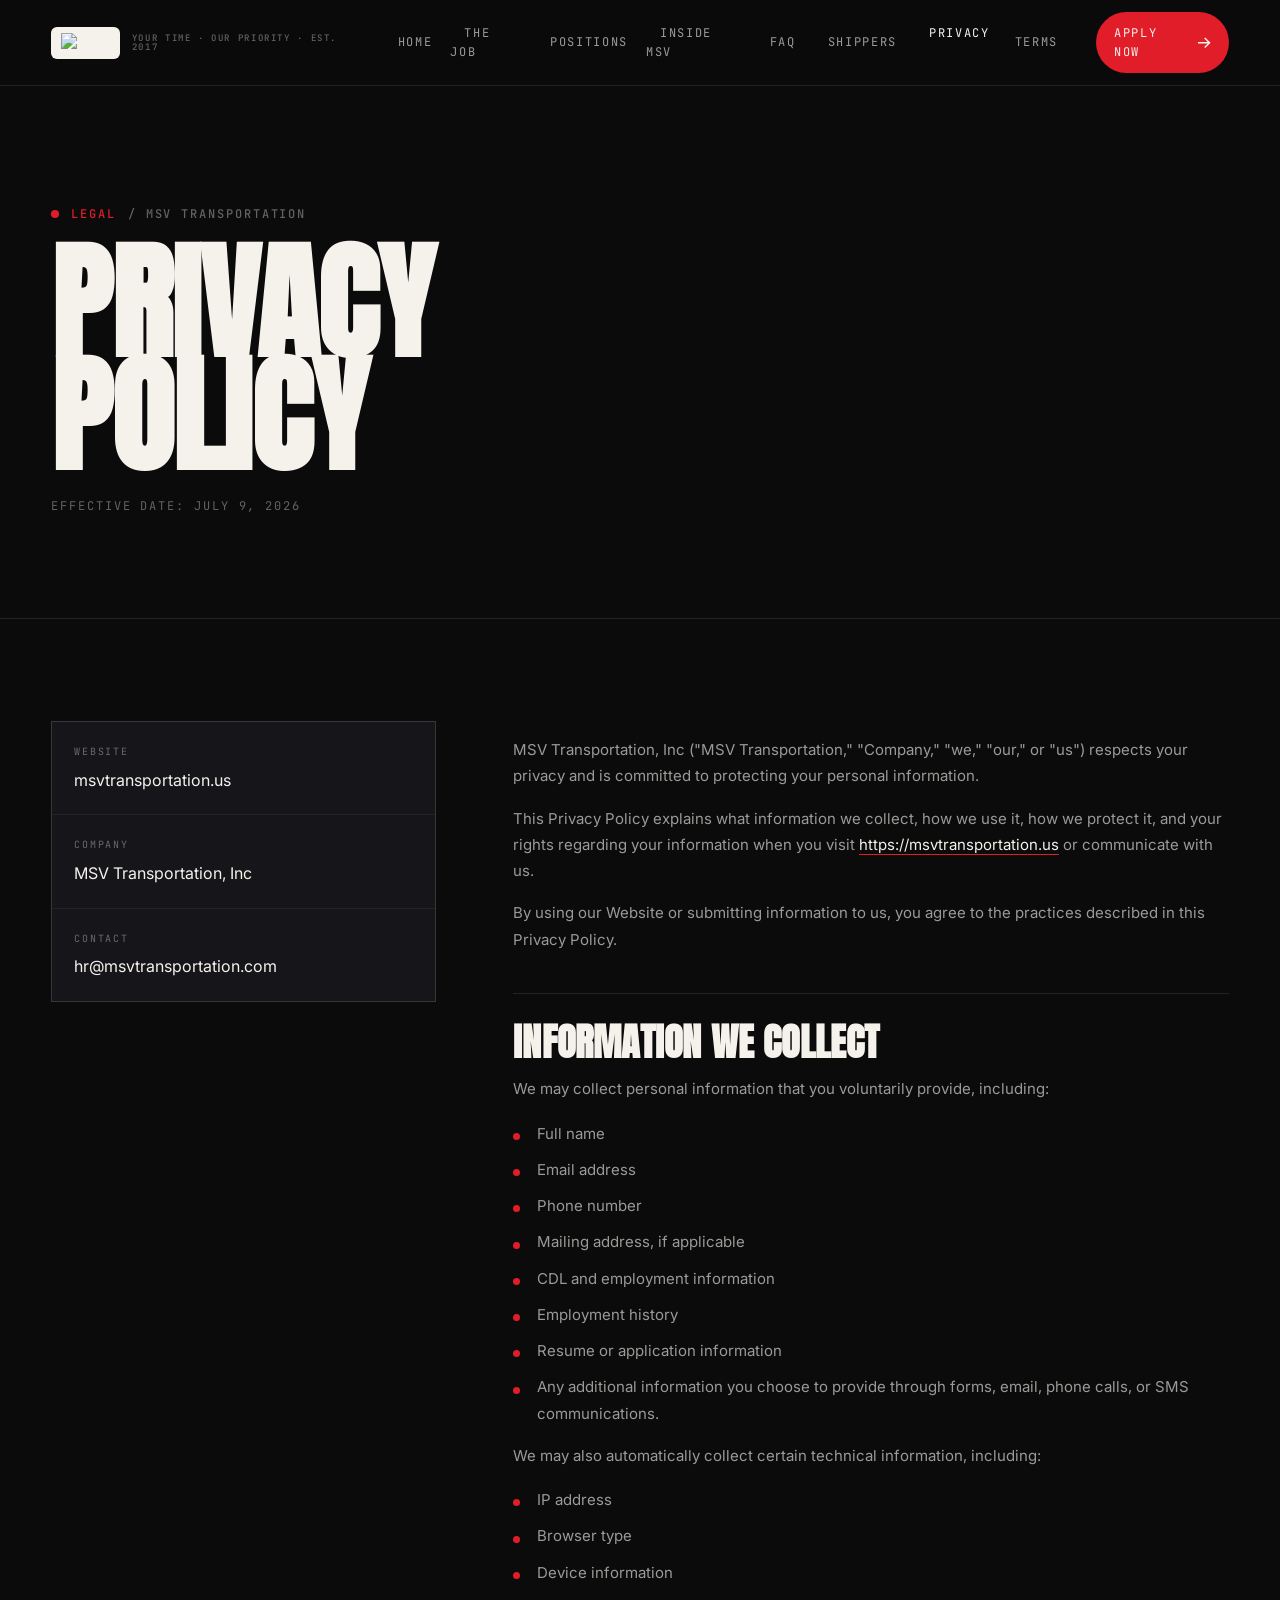
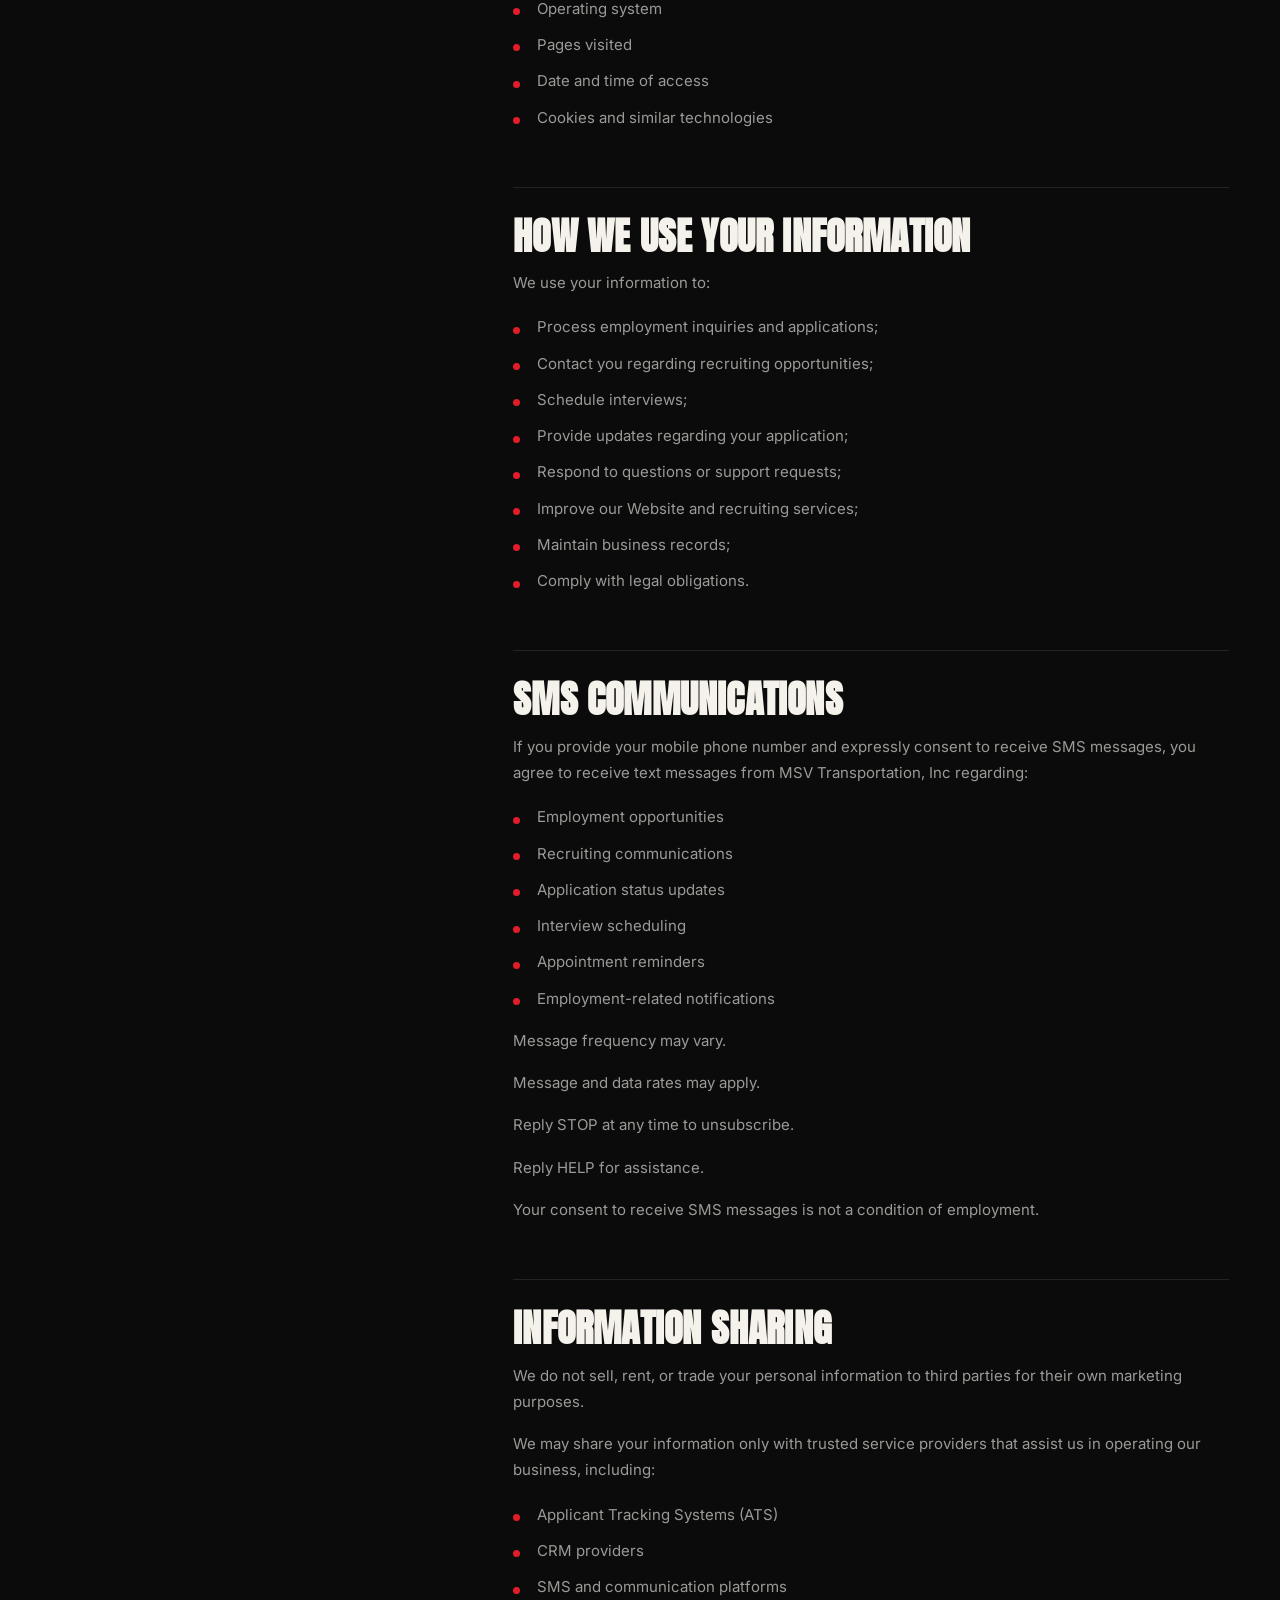
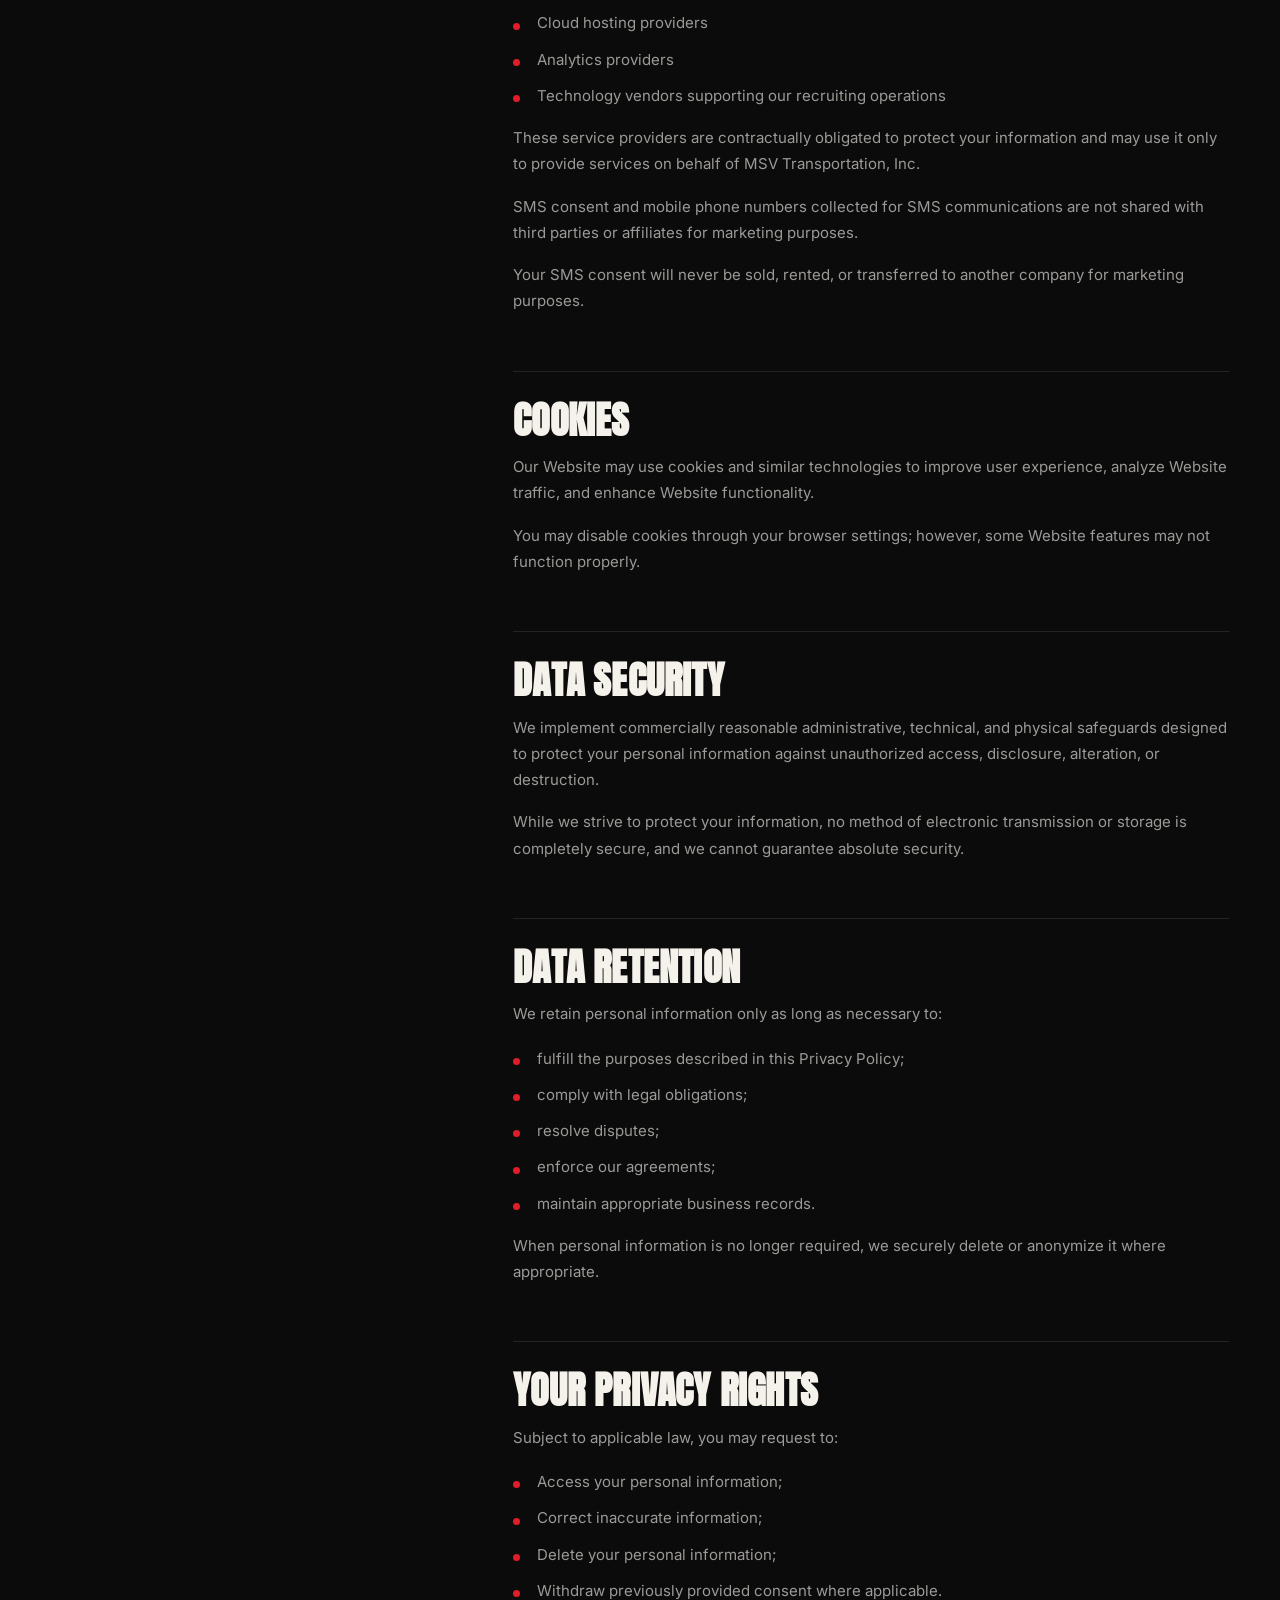
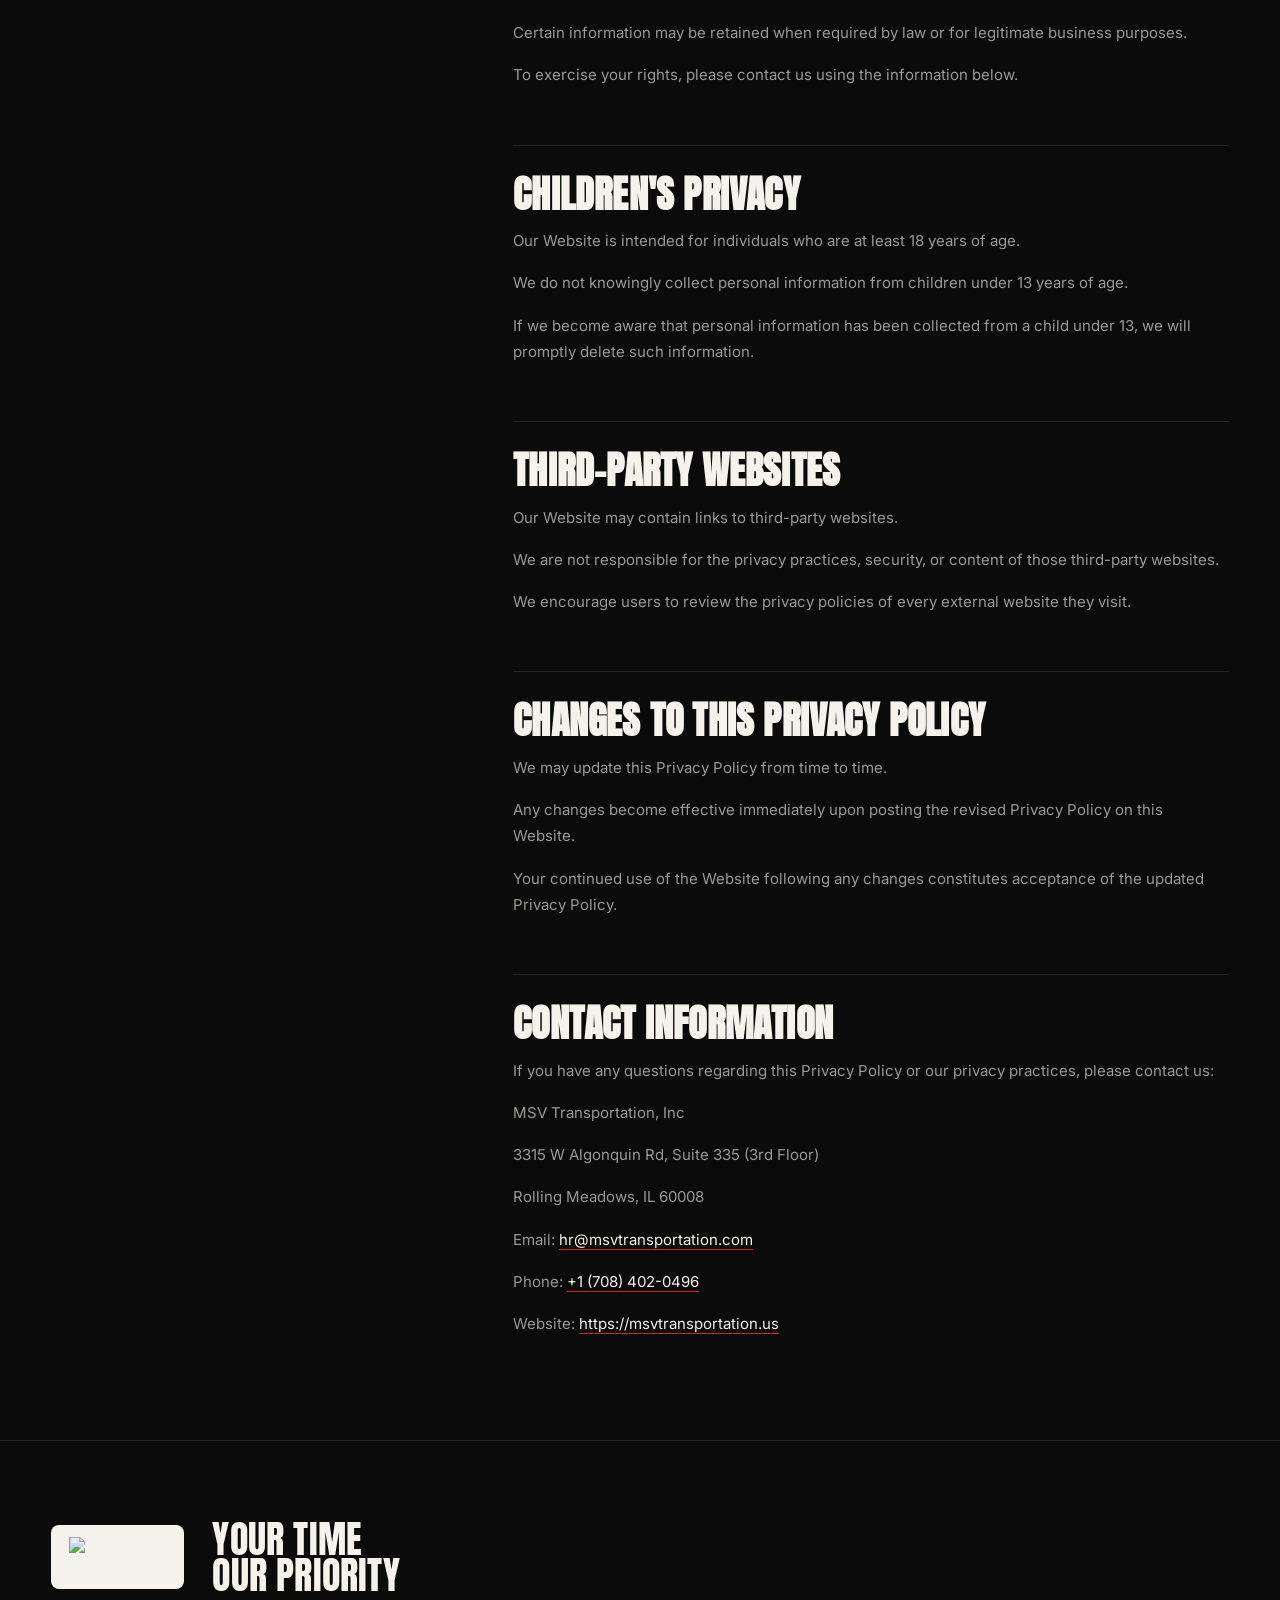
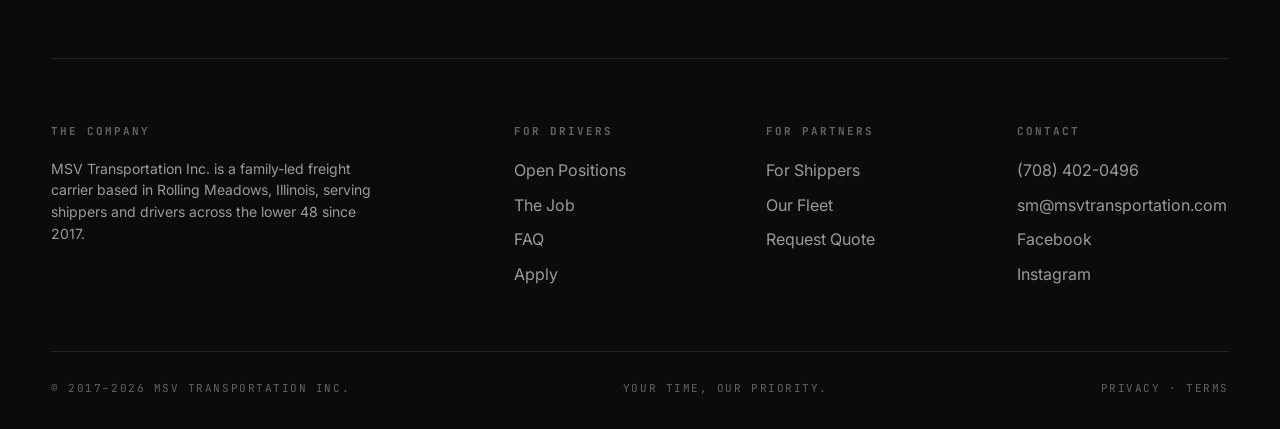
==== commit f902483f: "Update legal policy content" ====
--- a/privacy.html
+++ b/privacy.html
@@ -11,7 +11,7 @@
   <link href="https://fonts.googleapis.com/css2?family=Anton&family=Inter:wght@300;400;500;600;700&family=JetBrains+Mono:wght@400;500&display=swap" rel="stylesheet" />
 
   <link rel="icon" type="image/svg+xml" href="favicon/favicon.svg" />
-  <link rel="stylesheet" href="styles.css" />
+  <link rel="stylesheet" href="styles.css?v=20260709-legal" />
 </head>
 <body class="legal-page">
   <header class="nav scrolled" id="nav">
@@ -52,6 +52,7 @@
       <div class="shell legal-hero-inner">
         <span class="eyebrow fade-up"><span class="num">Legal</span> / MSV Transportation</span>
         <h1 class="legal-title fade-up">Privacy Policy</h1>
+        <p class="legal-effective fade-up">Effective Date: July 9, 2026</p>
       </div>
     </section>
 
@@ -73,16 +74,97 @@
         </aside>
 
         <article class="legal-content fade-up">
-          <p>You may disable cookies through your browser settings; however, some website features may not function properly.</p>
+          <p>MSV Transportation, Inc ("MSV Transportation," "Company," "we," "our," or "us") respects your privacy and is committed to protecting your personal information.</p>
+          <p>This Privacy Policy explains what information we collect, how we use it, how we protect it, and your rights regarding your information when you visit <a href="https://msvtransportation.us">https://msvtransportation.us</a> or communicate with us.</p>
+          <p>By using our Website or submitting information to us, you agree to the practices described in this Privacy Policy.</p>
+
+          <h2>Information We Collect</h2>
+          <p>We may collect personal information that you voluntarily provide, including:</p>
+          <ul>
+            <li>Full name</li>
+            <li>Email address</li>
+            <li>Phone number</li>
+            <li>Mailing address, if applicable</li>
+            <li>CDL and employment information</li>
+            <li>Employment history</li>
+            <li>Resume or application information</li>
+            <li>Any additional information you choose to provide through forms, email, phone calls, or SMS communications.</li>
+          </ul>
+          <p>We may also automatically collect certain technical information, including:</p>
+          <ul>
+            <li>IP address</li>
+            <li>Browser type</li>
+            <li>Device information</li>
+            <li>Operating system</li>
+            <li>Pages visited</li>
+            <li>Date and time of access</li>
+            <li>Cookies and similar technologies</li>
+          </ul>
+
+          <h2>How We Use Your Information</h2>
+          <p>We use your information to:</p>
+          <ul>
+            <li>Process employment inquiries and applications;</li>
+            <li>Contact you regarding recruiting opportunities;</li>
+            <li>Schedule interviews;</li>
+            <li>Provide updates regarding your application;</li>
+            <li>Respond to questions or support requests;</li>
+            <li>Improve our Website and recruiting services;</li>
+            <li>Maintain business records;</li>
+            <li>Comply with legal obligations.</li>
+          </ul>
+
+          <h2>SMS Communications</h2>
+          <p>If you provide your mobile phone number and expressly consent to receive SMS messages, you agree to receive text messages from MSV Transportation, Inc regarding:</p>
+          <ul>
+            <li>Employment opportunities</li>
+            <li>Recruiting communications</li>
+            <li>Application status updates</li>
+            <li>Interview scheduling</li>
+            <li>Appointment reminders</li>
+            <li>Employment-related notifications</li>
+          </ul>
+          <p>Message frequency may vary.</p>
+          <p>Message and data rates may apply.</p>
+          <p>Reply STOP at any time to unsubscribe.</p>
+          <p>Reply HELP for assistance.</p>
+          <p>Your consent to receive SMS messages is not a condition of employment.</p>
+
+          <h2>Information Sharing</h2>
+          <p>We do not sell, rent, or trade your personal information to third parties for their own marketing purposes.</p>
+          <p>We may share your information only with trusted service providers that assist us in operating our business, including:</p>
+          <ul>
+            <li>Applicant Tracking Systems (ATS)</li>
+            <li>CRM providers</li>
+            <li>SMS and communication platforms</li>
+            <li>Cloud hosting providers</li>
+            <li>Analytics providers</li>
+            <li>Technology vendors supporting our recruiting operations</li>
+          </ul>
+          <p>These service providers are contractually obligated to protect your information and may use it only to provide services on behalf of MSV Transportation, Inc.</p>
+          <p>SMS consent and mobile phone numbers collected for SMS communications are not shared with third parties or affiliates for marketing purposes.</p>
+          <p>Your SMS consent will never be sold, rented, or transferred to another company for marketing purposes.</p>
+
+          <h2>Cookies</h2>
+          <p>Our Website may use cookies and similar technologies to improve user experience, analyze Website traffic, and enhance Website functionality.</p>
+          <p>You may disable cookies through your browser settings; however, some Website features may not function properly.</p>
 
           <h2>Data Security</h2>
-          <p>We implement commercially reasonable administrative, technical, and physical safeguards designed to protect your personal information from unauthorized access, disclosure, alteration, or destruction.</p>
-          <p>Although we take reasonable measures to secure your information, no method of electronic transmission or storage can be guaranteed to be completely secure.</p>
+          <p>We implement commercially reasonable administrative, technical, and physical safeguards designed to protect your personal information against unauthorized access, disclosure, alteration, or destruction.</p>
+          <p>While we strive to protect your information, no method of electronic transmission or storage is completely secure, and we cannot guarantee absolute security.</p>
 
           <h2>Data Retention</h2>
-          <p>We retain personal information only for as long as necessary to fulfill the purposes described in this Privacy Policy, comply with legal obligations, resolve disputes, and enforce our agreements.</p>
-
-          <h2>Your Rights</h2>
+          <p>We retain personal information only as long as necessary to:</p>
+          <ul>
+            <li>fulfill the purposes described in this Privacy Policy;</li>
+            <li>comply with legal obligations;</li>
+            <li>resolve disputes;</li>
+            <li>enforce our agreements;</li>
+            <li>maintain appropriate business records.</li>
+          </ul>
+          <p>When personal information is no longer required, we securely delete or anonymize it where appropriate.</p>
+
+          <h2>Your Privacy Rights</h2>
           <p>Subject to applicable law, you may request to:</p>
           <ul>
             <li>Access your personal information;</li>
@@ -91,23 +173,27 @@
             <li>Withdraw previously provided consent where applicable.</li>
           </ul>
           <p>Certain information may be retained when required by law or for legitimate business purposes.</p>
+          <p>To exercise your rights, please contact us using the information below.</p>
 
           <h2>Children's Privacy</h2>
-          <p>Our website is intended for individuals who are at least 18 years of age.</p>
+          <p>Our Website is intended for individuals who are at least 18 years of age.</p>
           <p>We do not knowingly collect personal information from children under 13 years of age.</p>
+          <p>If we become aware that personal information has been collected from a child under 13, we will promptly delete such information.</p>
 
           <h2>Third-Party Websites</h2>
-          <p>Our website may contain links to third-party websites.</p>
-          <p>We are not responsible for the privacy practices or content of those websites. We encourage users to review the privacy policies of any third-party websites they visit.</p>
+          <p>Our Website may contain links to third-party websites.</p>
+          <p>We are not responsible for the privacy practices, security, or content of those third-party websites.</p>
+          <p>We encourage users to review the privacy policies of every external website they visit.</p>
 
           <h2>Changes to This Privacy Policy</h2>
-          <p>We may update this Privacy Policy periodically.</p>
-          <p>Changes become effective immediately upon posting on this page. Continued use of our website constitutes acceptance of the updated Privacy Policy.</p>
+          <p>We may update this Privacy Policy from time to time.</p>
+          <p>Any changes become effective immediately upon posting the revised Privacy Policy on this Website.</p>
+          <p>Your continued use of the Website following any changes constitutes acceptance of the updated Privacy Policy.</p>
 
           <h2>Contact Information</h2>
-          <p>If you have any questions regarding this Privacy Policy or our privacy practices, please contact:</p>
+          <p>If you have any questions regarding this Privacy Policy or our privacy practices, please contact us:</p>
           <p>MSV Transportation, Inc</p>
-          <p>3315 W Algonquin Rd Ste 335 - 3rd Floor</p>
+          <p>3315 W Algonquin Rd, Suite 335 (3rd Floor)</p>
           <p>Rolling Meadows, IL 60008</p>
           <p>Email: <a href="mailto:hr@msvtransportation.com">hr@msvtransportation.com</a></p>
           <p>Phone: <a href="tel:+17084020496">+1 (708) 402-0496</a></p>
@@ -168,6 +254,6 @@
   </footer>
 
   <script>document.getElementById("year").textContent = new Date().getFullYear();</script>
-  <script src="script.js"></script>
+  <script src="script.js?v=20260709-legal"></script>
 </body>
 </html>
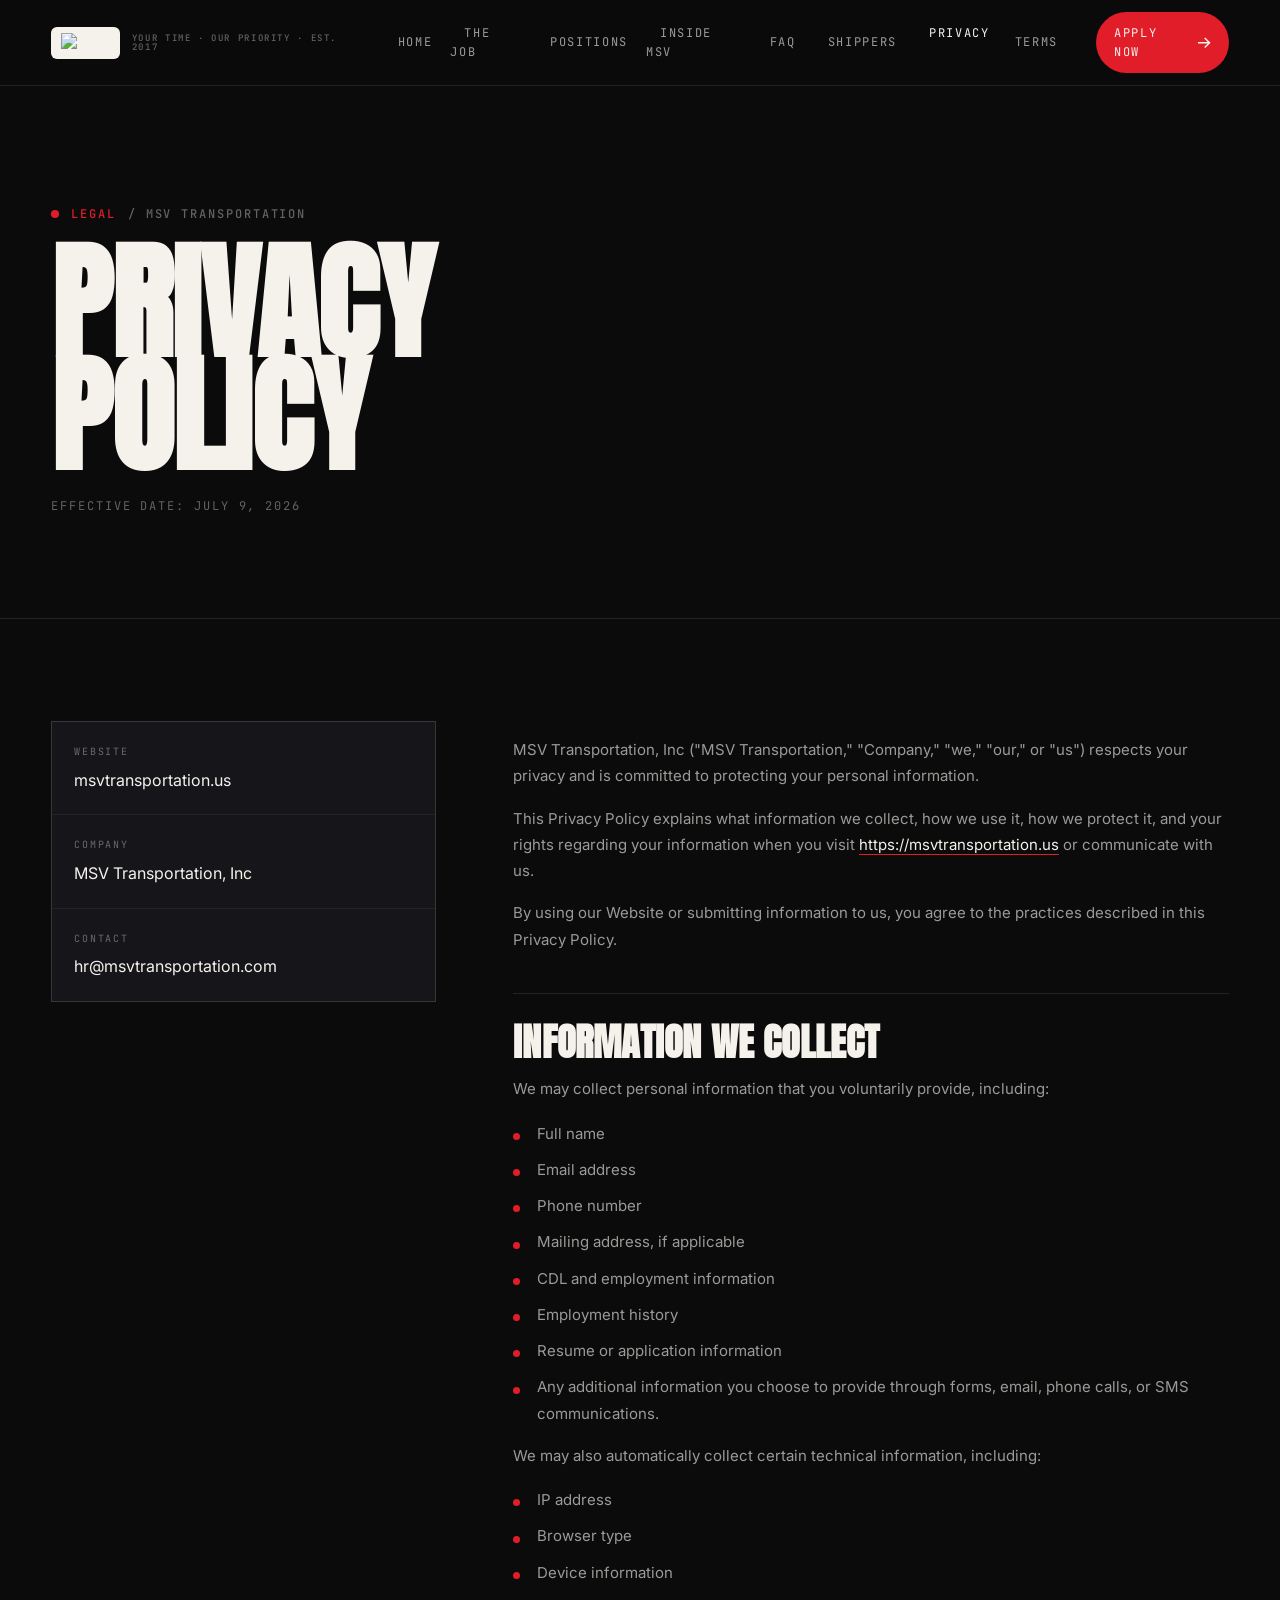
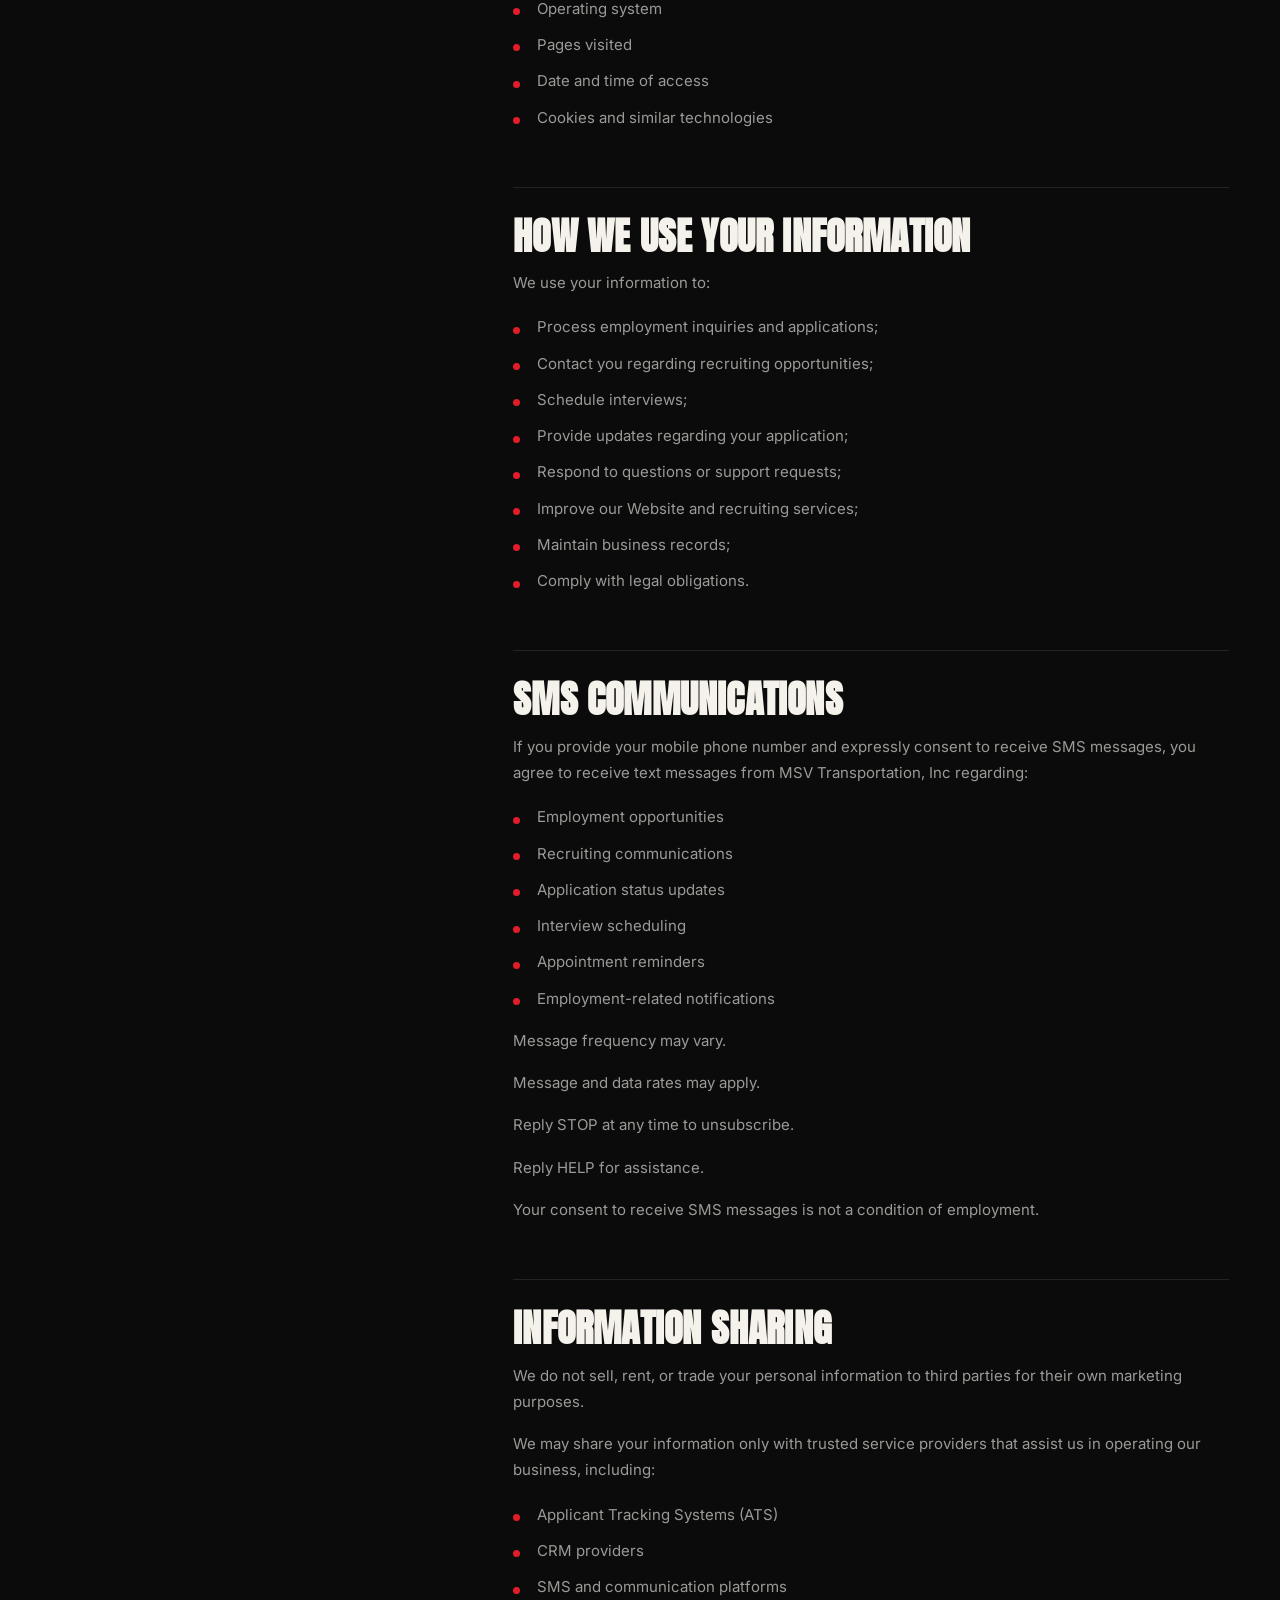
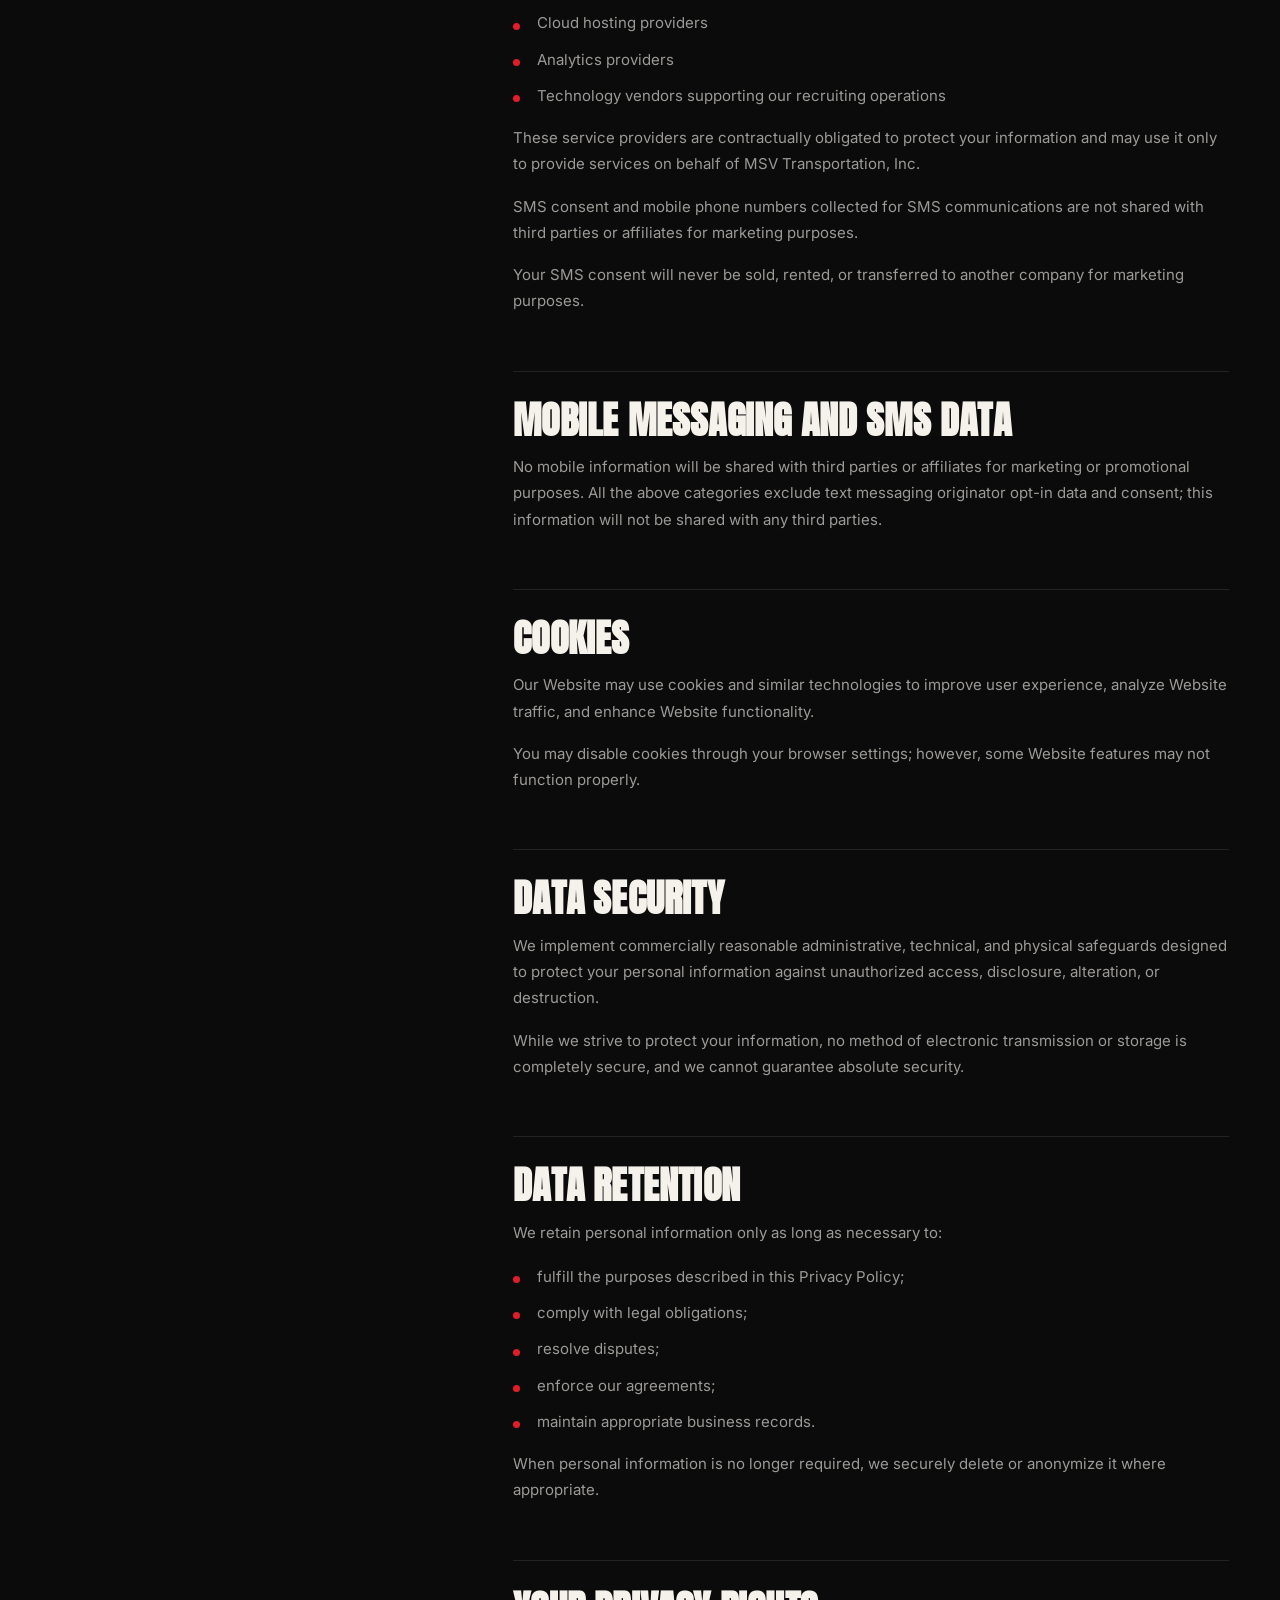
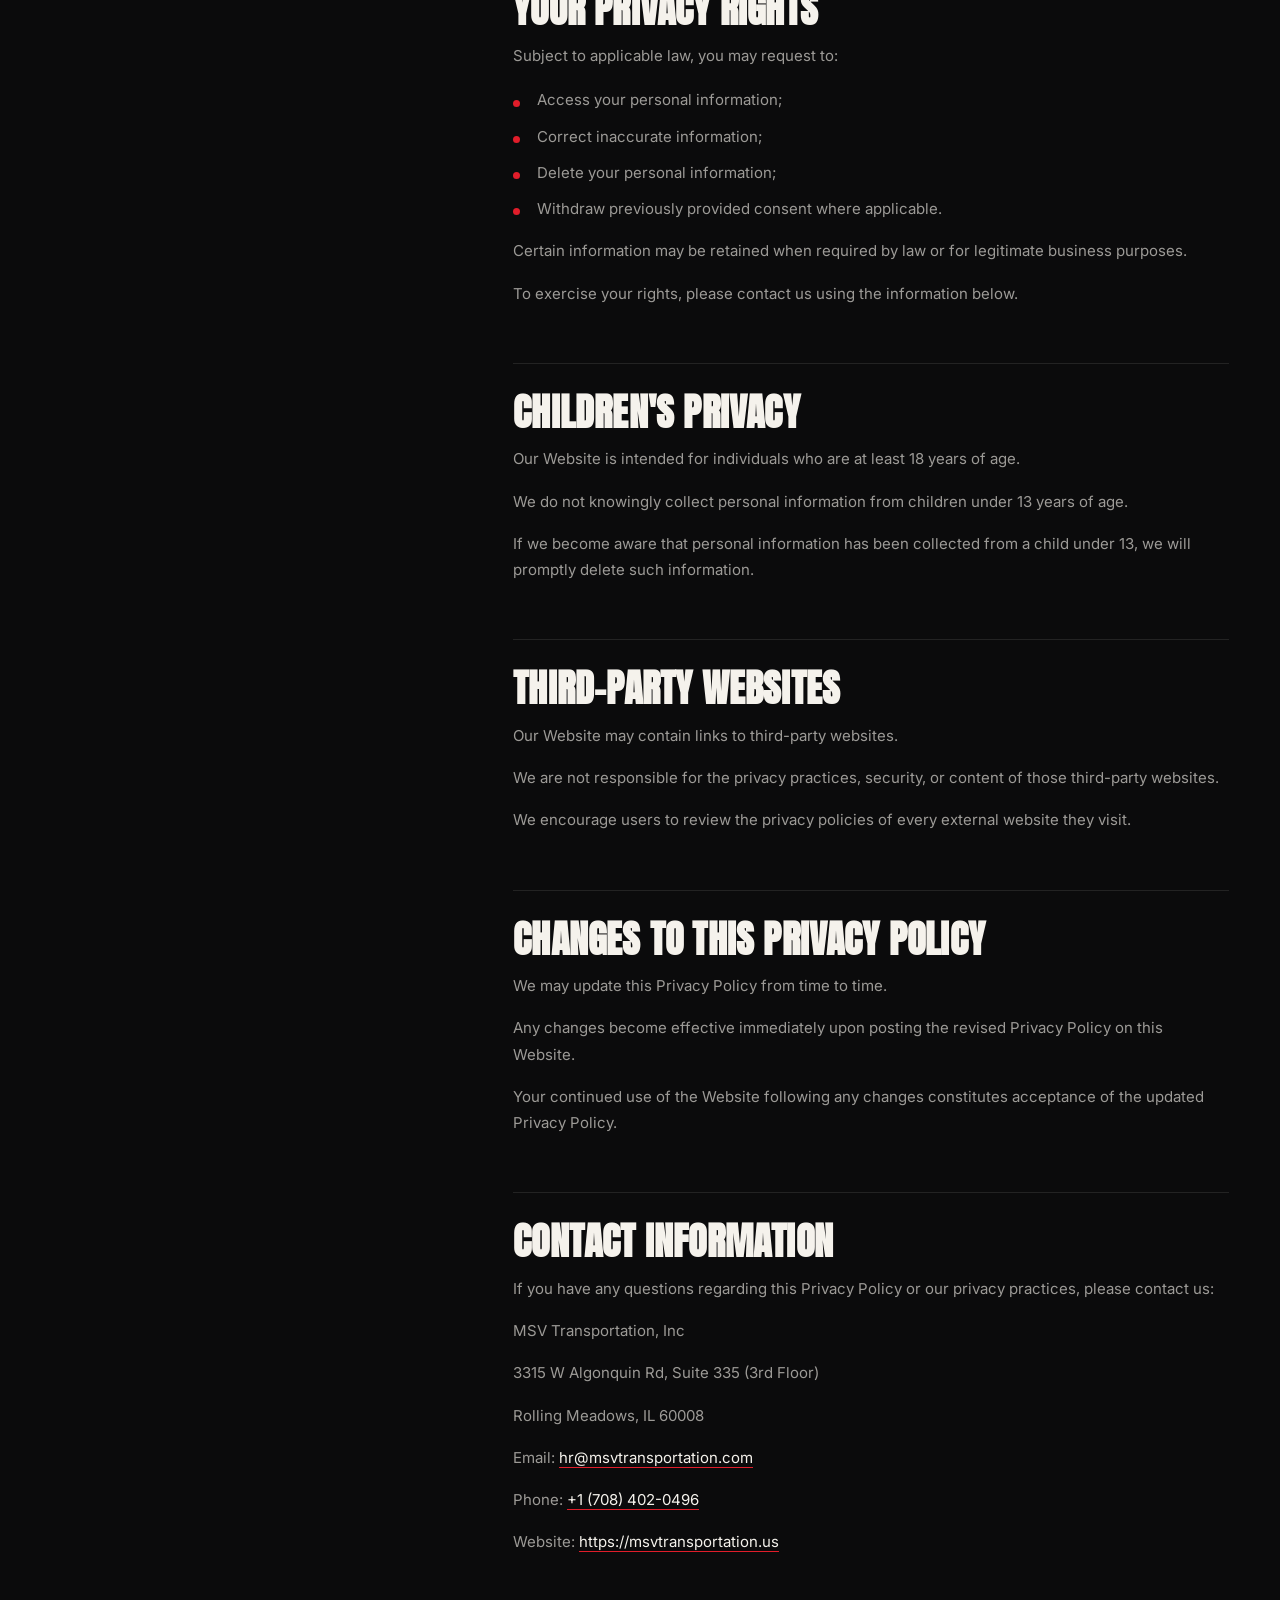
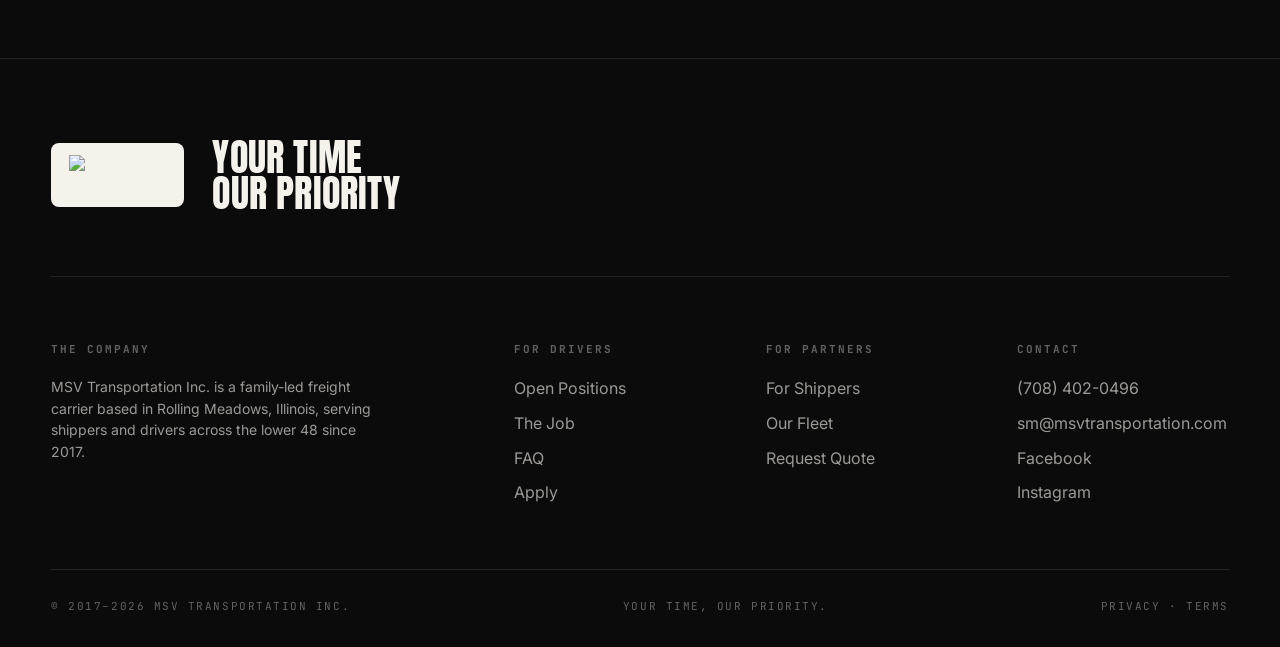
==== commit da63ad16: "Add SMS data privacy disclosure" ====
--- a/privacy.html
+++ b/privacy.html
@@ -145,6 +145,9 @@
           <p>SMS consent and mobile phone numbers collected for SMS communications are not shared with third parties or affiliates for marketing purposes.</p>
           <p>Your SMS consent will never be sold, rented, or transferred to another company for marketing purposes.</p>
 
+          <h2>Mobile Messaging and SMS Data</h2>
+          <p>No mobile information will be shared with third parties or affiliates for marketing or promotional purposes. All the above categories exclude text messaging originator opt-in data and consent; this information will not be shared with any third parties.</p>
+
           <h2>Cookies</h2>
           <p>Our Website may use cookies and similar technologies to improve user experience, analyze Website traffic, and enhance Website functionality.</p>
           <p>You may disable cookies through your browser settings; however, some Website features may not function properly.</p>
